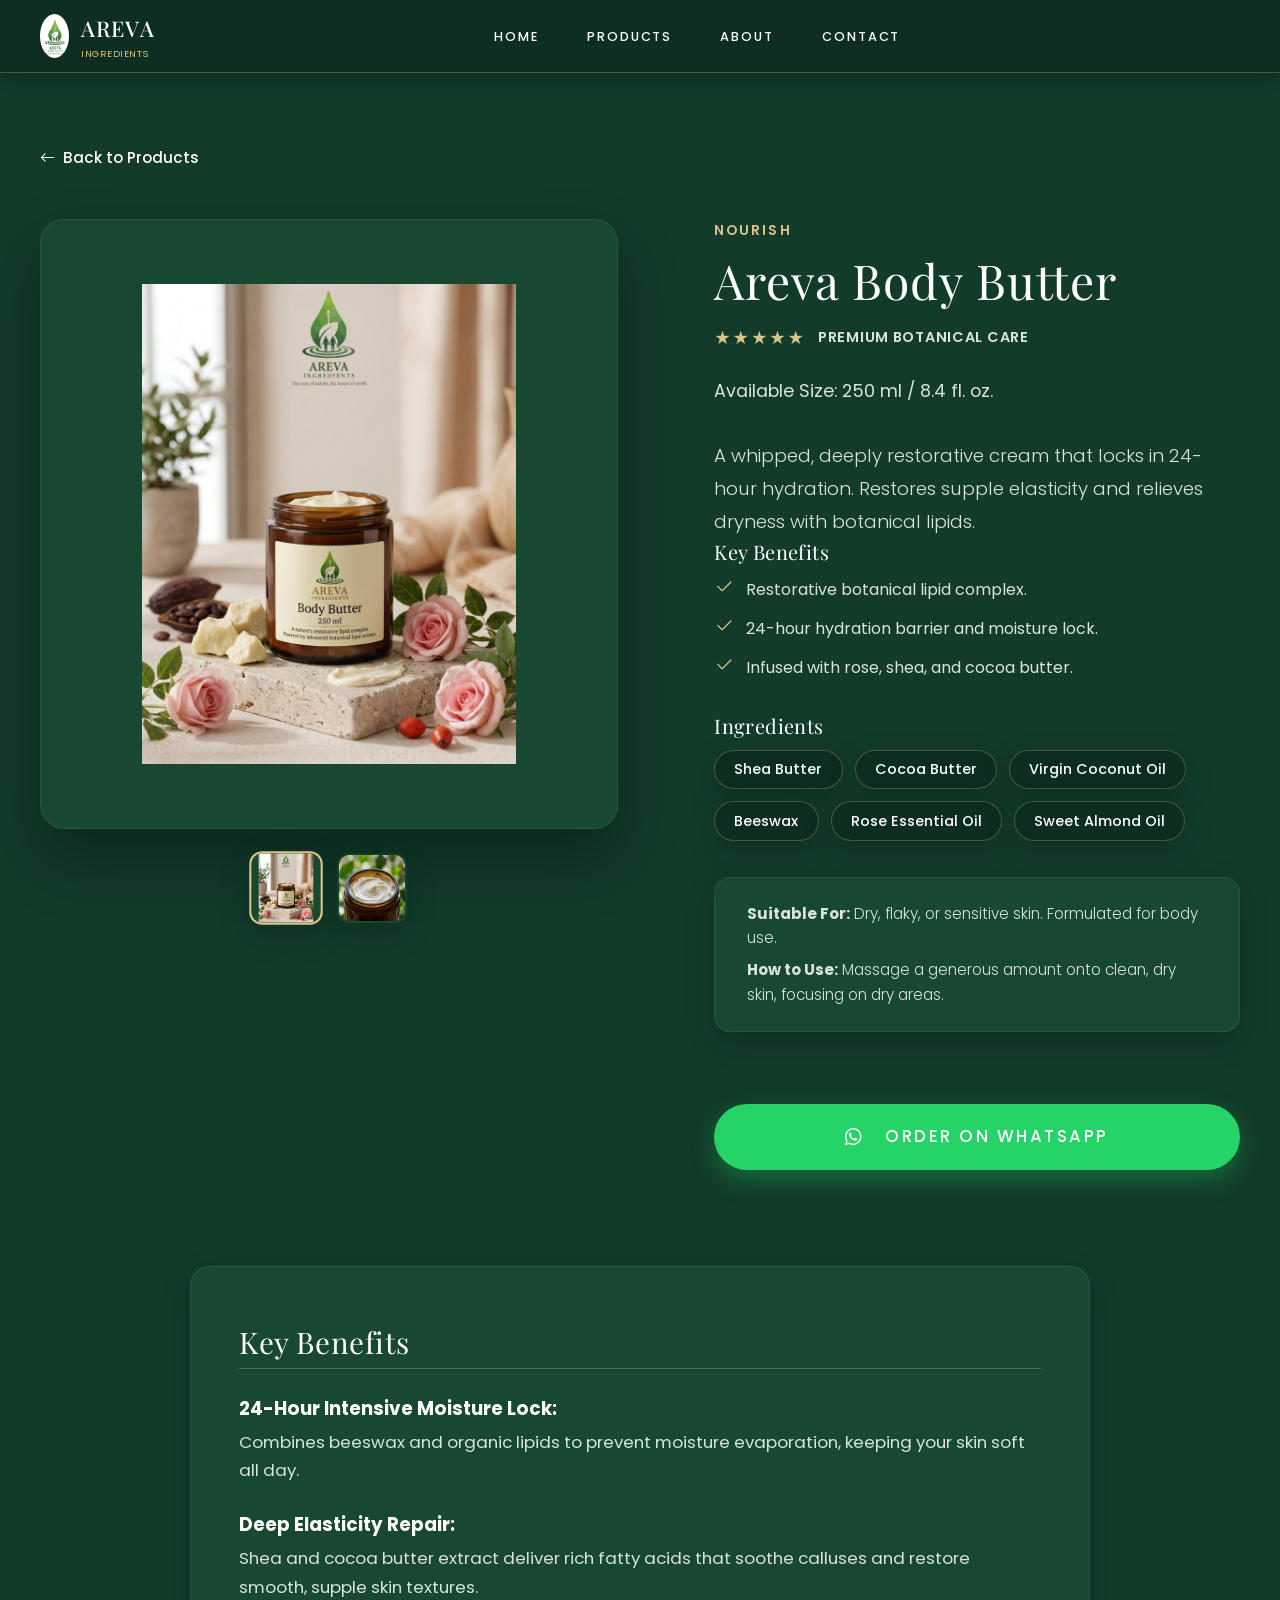
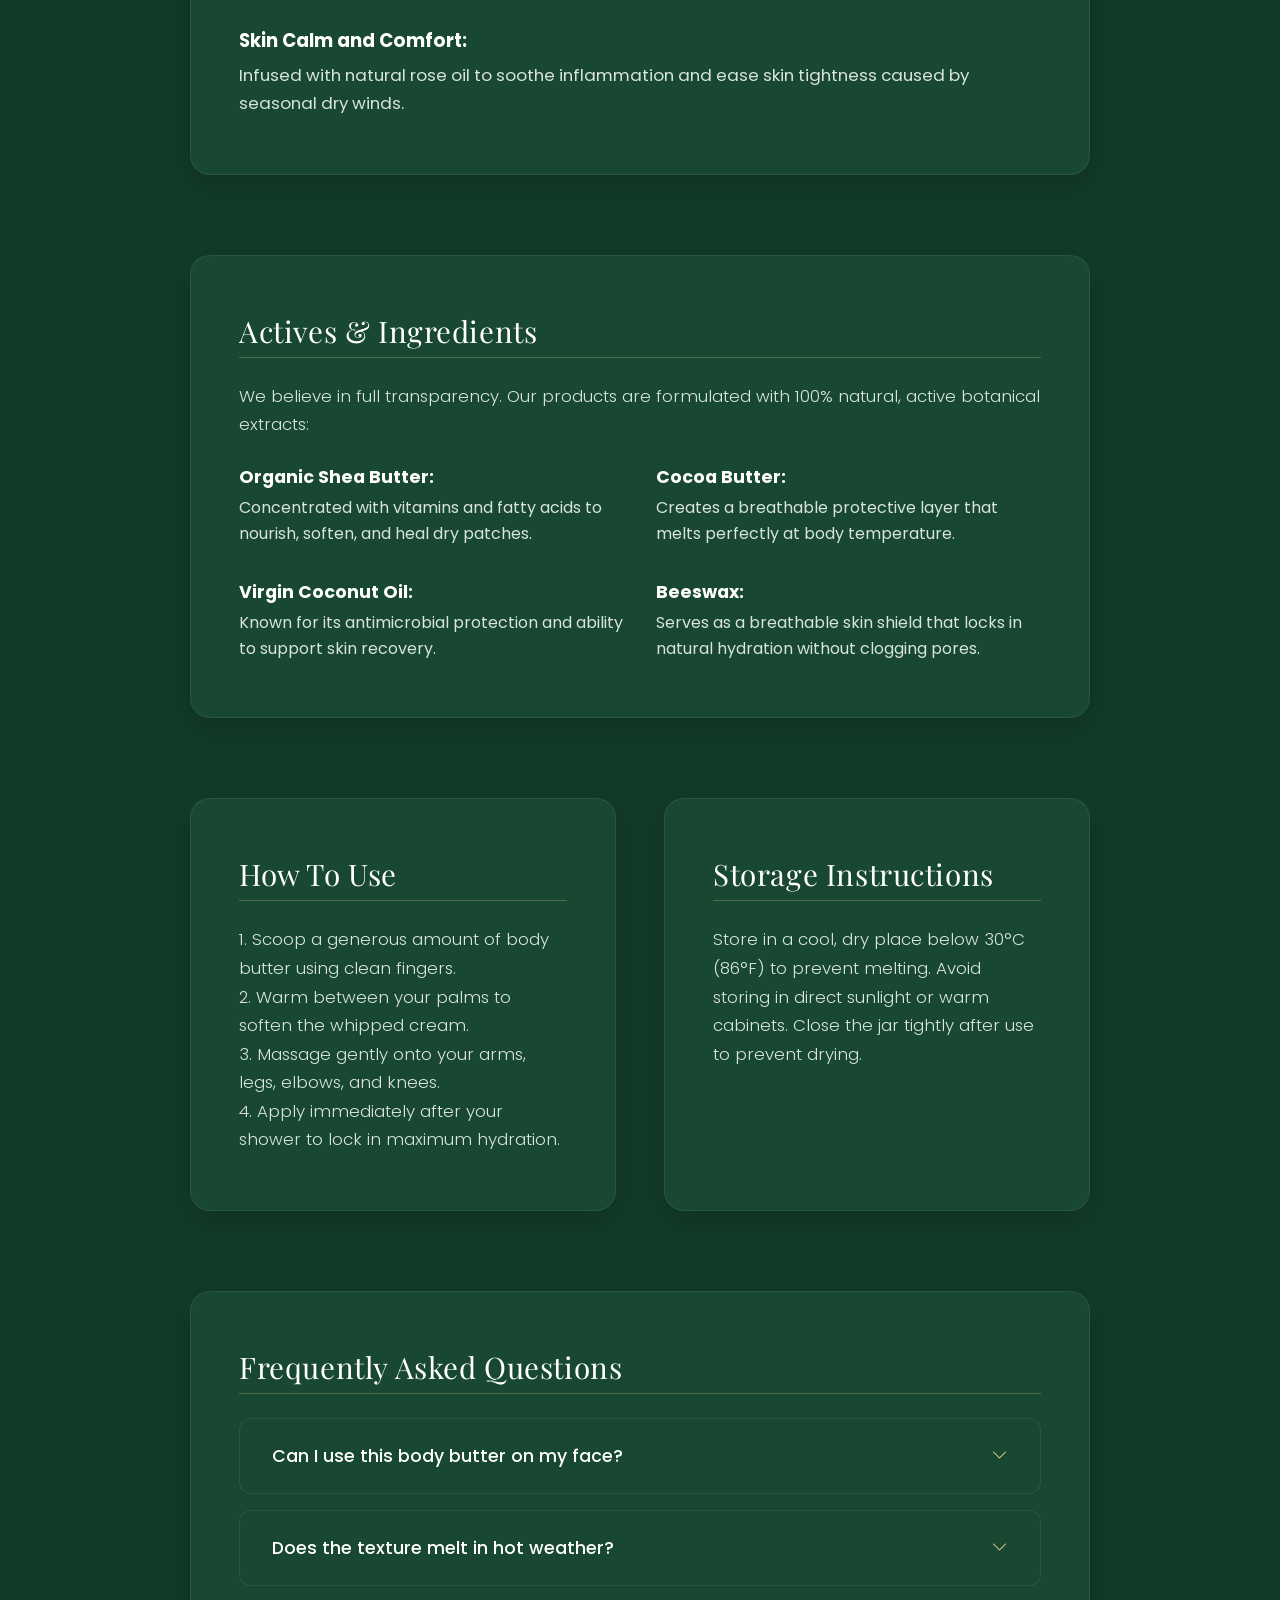
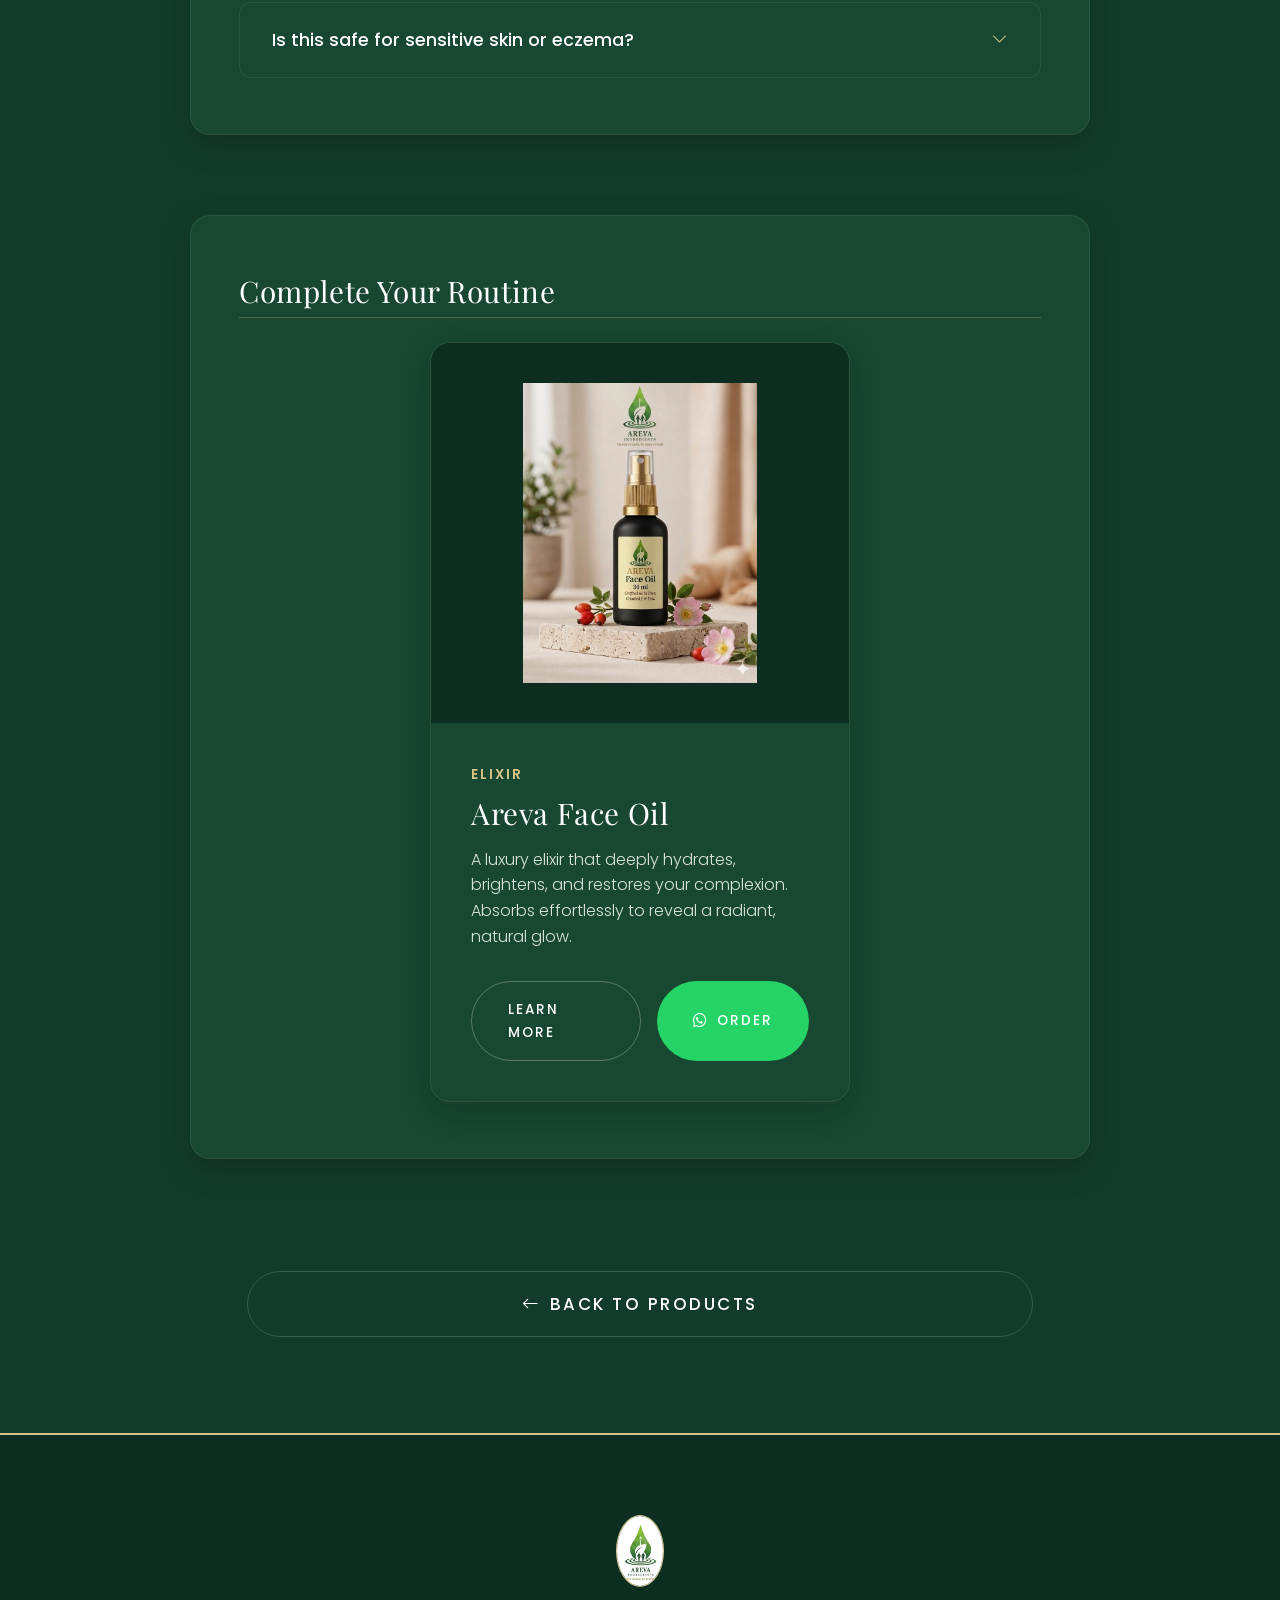
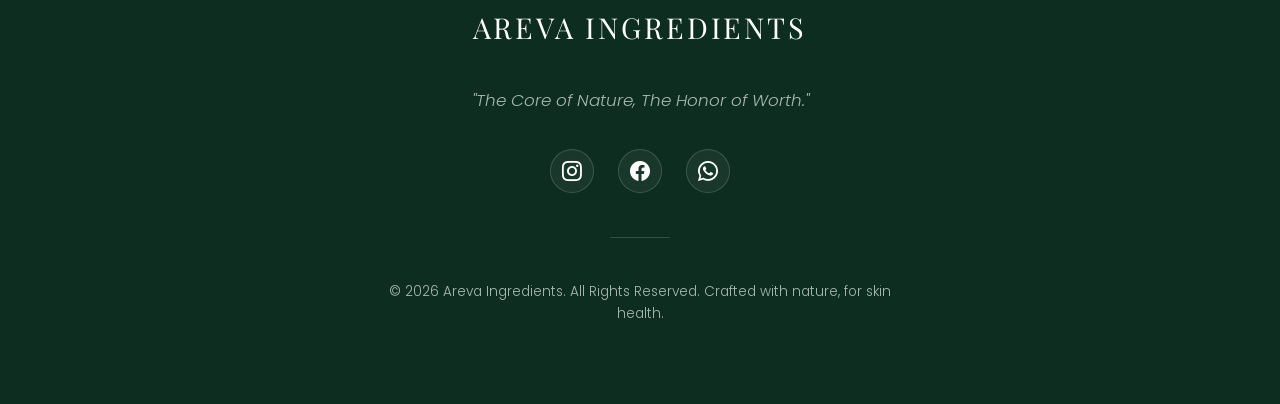
==== body-butter.html @ bfcb447d "first commit" ====
<!DOCTYPE html>
<html lang="en">

<head>
  <meta charset="UTF-8">
  <meta name="viewport" content="width=device-width, initial-scale=1.0">
  <title>Areva Body Butter | Areva Ingredients</title>
  <meta name="description" content="A whipped, deeply restorative cream that locks in 24-hour hydration. Discover Areva Body Butter, crafted with natural shea, cocoa, and coconut lipids.">
  <link rel="stylesheet" href="style.css">
  <!-- Bootstrap Icons CDN -->
  <link rel="stylesheet" href="https://cdn.jsdelivr.net/npm/bootstrap-icons@1.11.3/font/bootstrap-icons.min.css">
  <!-- Preconnect to fonts for performance -->
  <link rel="preconnect" href="https://fonts.googleapis.com">
  <link rel="preconnect" href="https://fonts.gstatic.com" crossorigin>
</head>

<body>

  <!-- --- HEADER & NAVIGATION --- -->
  <header id="header" class="scrolled">
    <div class="container nav-container">
      <a href="index.html#home" class="nav-logo" id="nav-logo-link">
        <img src="assets/logo.jpg" alt="Areva Ingredients Logo" class="logo-img">
        <div class="brand-name-wrapper">
          <span class="nav-logo-text">AREVA</span>
          <span class="nav-logo-tagline">INGREDIENTS</span>
        </div>
      </a>

      <ul class="nav-menu" id="nav-menu">
        <li><a href="index.html#home" class="nav-link">Home</a></li>
        <li><a href="index.html#products" class="nav-link">Products</a></li>
        <li><a href="index.html#about" class="nav-link">About</a></li>
        <li><a href="index.html#contact" class="nav-link">Contact</a></li>
      </ul>
      <div class="nav-actions">
        <button class="mobile-toggle" id="mobile-toggle" aria-label="Toggle Menu">
          <span></span>
          <span></span>
          <span></span>
        </button>
      </div>
    </div>
  </header>

  <!-- --- PRODUCT DETAIL CONTENT --- -->
  <main class="product-detail-page">
    <div class="container">
      <!-- Back Link -->
      <a href="index.html#products" class="back-to-products-link">
        <i class="bi bi-arrow-left"></i> Back to Products
      </a>

      <div class="product-detail-grid">
        <!-- Left Side: Large Product Image + Gallery -->
        <div class="product-detail-visual-wrapper reveal active">
          <div class="product-detail-visual">
            <div class="product-detail-visual-circle"></div>
            <img src="assets/body-butter.jpg" alt="Areva Body Butter Jar" class="product-detail-img" id="main-product-img">
          </div>
          
          <!-- Image Gallery Thumbnails -->
          <div class="product-gallery-thumbnails">
            <div class="gallery-thumb active" data-src="assets/body-butter.jpg">
              <img src="assets/body-butter.jpg" alt="Areva Body Butter Bottle Thumbnail">
            </div>
            <div class="gallery-thumb" data-src="assets/body-butter-gallery1.jpg">
              <img src="assets/body-butter-gallery1.jpg" alt="Areva Body Butter Texture Thumbnail">
            </div>
          </div>
        </div>

        <!-- Right Side: Luxury Product Information -->
        <div class="product-detail-info reveal reveal-delay-1 active">
          <span class="product-detail-tag">Nourish</span>
          <h1 class="product-detail-title">Areva Body Butter</h1>
          
          <!-- Stars & Subtitle -->
          <div class="detail-stars-badge">
            <span class="detail-stars-stars">★★★★★</span>
            <span class="detail-stars-text">Premium Botanical Care</span>
          </div>

          <span class="product-detail-volume">Available Size: 250 ml / 8.4 fl. oz.</span>

          <!-- Product Overview -->
          <p class="product-detail-overview">
            A whipped, deeply restorative cream that locks in 24-hour hydration. Restores supple elasticity and relieves dryness with botanical lipids.
          </p>

          <!-- Benefits Summary -->
          <div class="detail-bullets-wrapper">
            <h4 class="detail-subtitle-mini">Key Benefits</h4>
            <ul class="detail-bullets">
              <li>
                <i class="bi bi-check2"></i>
                Restorative botanical lipid complex.
              </li>
              <li>
                <i class="bi bi-check2"></i>
                24-hour hydration barrier and moisture lock.
              </li>
              <li>
                <i class="bi bi-check2"></i>
                Infused with rose, shea, and cocoa butter.
              </li>
            </ul>
          </div>

          <!-- Key Ingredients Pills -->
          <div class="detail-ingredients-wrapper">
            <h4 class="detail-subtitle-mini">Ingredients</h4>
            <div class="detail-ingredients-tags">
              <span class="ingredient-tag-badge">Shea Butter</span>
              <span class="ingredient-tag-badge">Cocoa Butter</span>
              <span class="ingredient-tag-badge">Virgin Coconut Oil</span>
              <span class="ingredient-tag-badge">Beeswax</span>
              <span class="ingredient-tag-badge">Rose Essential Oil</span>
              <span class="ingredient-tag-badge">Sweet Almond Oil</span>
            </div>
          </div>

          <!-- Suitability & Use Mini -->
          <div class="detail-suitability-wrapper">
            <p><strong>Suitable For:</strong> Dry, flaky, or sensitive skin. Formulated for body use.</p>
            <p><strong>How to Use:</strong> Massage a generous amount onto clean, dry skin, focusing on dry areas.</p>
          </div>

          <!-- Actions -->
          <div class="product-detail-actions">
            <a href="https://wa.me/96871265767?text=Hello%20Areva%20Ingredients,%20I%20would%20like%20to%20know%20more%20about%20your%20products." target="_blank" class="btn btn-primary btn-whatsapp-luxury-large">
              <span class="btn-icon"><i class="bi bi-whatsapp"></i></span>
              Order on WhatsApp
            </a>
          </div>

        </div>
      </div>

      <!-- --- SCROLL DOWN DETAILED SECTIONS --- -->
      <div class="product-detail-tabs-section">
        <!-- Detailed Benefits -->
        <div class="tab-content-block">
          <h3 class="tab-block-title">Key Benefits</h3>
          <ul class="detailed-tab-list">
            <li>
              <strong>24-Hour Intensive Moisture Lock:</strong>
              Combines beeswax and organic lipids to prevent moisture evaporation, keeping your skin soft all day.
            </li>
            <li>
              <strong>Deep Elasticity Repair:</strong>
              Shea and cocoa butter extract deliver rich fatty acids that soothe calluses and restore smooth, supple skin textures.
            </li>
            <li>
              <strong>Skin Calm and Comfort:</strong>
              Infused with natural rose oil to soothe inflammation and ease skin tightness caused by seasonal dry winds.
            </li>
          </ul>
        </div>

        <!-- Detailed Ingredients -->
        <div class="tab-content-block">
          <h3 class="tab-block-title">Actives & Ingredients</h3>
          <p class="tab-block-desc">
            We believe in full transparency. Our products are formulated with 100% natural, active botanical extracts:
          </p>
          <div class="detailed-ingredients-list-grid">
            <div class="ing-list-item">
              <strong>Organic Shea Butter:</strong> Concentrated with vitamins and fatty acids to nourish, soften, and heal dry patches.
            </div>
            <div class="ing-list-item">
              <strong>Cocoa Butter:</strong> Creates a breathable protective layer that melts perfectly at body temperature.
            </div>
            <div class="ing-list-item">
              <strong>Virgin Coconut Oil:</strong> Known for its antimicrobial protection and ability to support skin recovery.
            </div>
            <div class="ing-list-item">
              <strong>Beeswax:</strong> Serves as a breathable skin shield that locks in natural hydration without clogging pores.
            </div>
          </div>
        </div>

        <!-- How to Use & Storage -->
        <div class="tab-content-grid">
          <div class="tab-content-block">
            <h3 class="tab-block-title">How To Use</h3>
            <p class="tab-block-desc">
              1. Scoop a generous amount of body butter using clean fingers.<br>
              2. Warm between your palms to soften the whipped cream.<br>
              3. Massage gently onto your arms, legs, elbows, and knees.<br>
              4. Apply immediately after your shower to lock in maximum hydration.
            </p>
          </div>
          <div class="tab-content-block">
            <h3 class="tab-block-title">Storage Instructions</h3>
            <p class="tab-block-desc">
              Store in a cool, dry place below 30°C (86°F) to prevent melting. Avoid storing in direct sunlight or warm cabinets. Close the jar tightly after use to prevent drying.
            </p>
          </div>
        </div>

        <!-- Accordion FAQ Section -->
        <div class="tab-content-block">
          <h3 class="tab-block-title">Frequently Asked Questions</h3>
          <div class="luxury-faq-accordion">
            <div class="faq-item">
              <button class="faq-trigger">
                <span>Can I use this body butter on my face?</span>
                <i class="bi bi-chevron-down"></i>
              </button>
              <div class="faq-content">
                <p>We do not recommend applying Areva Body Butter to your face. It is formulated with heavy botanical butters (shea, cocoa, beeswax) designed for thick body skin. For facial care, use Areva Face Oil.</p>
              </div>
            </div>
            
            <div class="faq-item">
              <button class="faq-trigger">
                <span>Does the texture melt in hot weather?</span>
                <i class="bi bi-chevron-down"></i>
              </button>
              <div class="faq-content">
                <p>Because our body butter contains no synthetic emulsifiers or hardeners, it may soften if exposed to temperatures above 30°C (86°F). Store it in a cool room, and it will return to its whipped solid state.</p>
              </div>
            </div>

            <div class="faq-item">
              <button class="faq-trigger">
                <span>Is this safe for sensitive skin or eczema?</span>
                <i class="bi bi-chevron-down"></i>
              </button>
              <div class="faq-content">
                <p>Yes. Our formulation contains no artificial fragrances, parabens, or chemical additives. The organic shea butter and coconut oils are highly soothing for dry, raw skin conditions.</p>
              </div>
            </div>
          </div>
        </div>

        <!-- Related Products Section -->
        <div class="tab-content-block">
          <h3 class="tab-block-title">Complete Your Routine</h3>
          <div class="related-products-grid">
            <div class="product-card related-card">
              <div class="product-card-image">
                <img src="assets/face-oil.jpg" alt="Areva Face Oil Bottle">
              </div>
              <div class="product-card-content">
                <span class="product-card-tag">Elixir</span>
                <h3 class="product-card-title">Areva Face Oil</h3>
                <p class="product-card-desc">A luxury elixir that deeply hydrates, brightens, and restores your complexion. Absorbs effortlessly to reveal a radiant, natural glow.</p>
                <div class="product-card-actions">
                  <a href="face-oil.html" class="btn btn-secondary">Learn More</a>
                  <button class="btn btn-primary btn-whatsapp order-product-btn" data-product="face-oil">
                    <span class="btn-icon"><i class="bi bi-whatsapp"></i></span> Order
                  </button>
                </div>
              </div>
            </div>
          </div>
        </div>

        <!-- Back to products -->
        <div class="detail-back-button-footer">
          <a href="index.html#products" class="btn btn-secondary btn-back-luxury">
            <i class="bi bi-arrow-left"></i> Back to Products
          </a>
        </div>

      </div>

    </div>
  </main>

  <!-- --- FOOTER --- -->
  <footer class="luxury-footer">
    <div class="container footer-minimal-content">
      <div class="footer-logo-center">
        <img src="assets/logo.jpg" alt="Areva Ingredients Logo" class="footer-logo-img">
        <span class="footer-logo-text">AREVA INGREDIENTS</span>
      </div>
      <p class="footer-tagline-center">"The Core of Nature, The Honor of Worth."</p>
      
      <div class="footer-socials-center">
        <a href="#" class="footer-social-link" aria-label="Instagram">
          <i class="bi bi-instagram"></i>
        </a>
        <a href="#" class="footer-social-link" aria-label="Facebook">
          <i class="bi bi-facebook"></i>
        </a>
        <a href="https://wa.me/96871265767" class="footer-social-link" aria-label="WhatsApp">
          <i class="bi bi-whatsapp"></i>
        </a>
      </div>
      
      <div class="footer-divider-center"></div>
      
      <p class="copyright-center">&copy; 2026 Areva Ingredients. All Rights Reserved. Crafted with nature, for skin health.</p>
    </div>
  </footer>

  <script src="script.js"></script>
</body>

</html>
---- style.css ----
@import url('https://fonts.googleapis.com/css2?family=Playfair+Display:ital,wght@0,400..900;1,400..900&family=Poppins:wght@300;400;500;600;700&display=swap');

/* --- DESIGN SYSTEM & CSS VARIABLES ---
   Premium dark-green brand palette, built around #123B2A.
   ------------------------------------------------------- */
:root {
  /* Brand */
  --primary-green: #123B2A;     /* Primary brand color / dominant background */
  --primary-hover: #1B5A40;     /* Lighter green for hover states */
  --dark-surface: #0D2D20;      /* Deepest surface — footer, preloader, alt sections */
  --card-bg: #184732;           /* Raised card / component surface */
  --light-surface: #F5F8F6;     /* Rare light surface for high-contrast accent blocks */
  --accent: #D8C48A;            /* Soft gold accent */
  --accent-hover: #E6D6A8;      /* Lighter gold on hover */
  --success: #3FAF68;           /* Success / positive state green */

  /* Text */
  --text-primary: #FFFFFF;      /* Headings, high-emphasis text */
  --text-secondary: #D8E4DD;    /* Body copy on dark backgrounds */
  --text-muted: #A8B8AF;        /* De-emphasized / helper text */

  /* Borders */
  --border-subtle: rgba(255, 255, 255, 0.08);
  --border-subtle-strong: rgba(255, 255, 255, 0.16);
  --border-accent-subtle: rgba(216, 196, 138, 0.28);

  --font-serif: 'Playfair Display', Georgia, serif;
  --font-sans: 'Poppins', system-ui, -apple-system, sans-serif;

  --transition-smooth: all 0.3s cubic-bezier(0.25, 1, 0.5, 1);
  --transition-fast: all 0.25s ease;

  --shadow-soft: 0 10px 30px rgba(0, 0, 0, 0.18);
  --shadow-medium: 0 20px 45px rgba(0, 0, 0, 0.24);
  --shadow-luxury: 0 30px 60px rgba(0, 0, 0, 0.32);

  /* Legacy variable names kept so nothing referencing them breaks;
     remapped to their nearest equivalent in the new palette. */
  --secondary-green: var(--text-secondary);
  --light-green: var(--card-bg);
  --cream: var(--dark-surface);
  --beige: var(--card-bg);
  --gold: var(--accent);
  --gold-hover: var(--accent-hover);
  --gold-light: rgba(216, 196, 138, 0.12);
  --charcoal: var(--text-primary);
  --white: #FFFFFF;
  --border-gold-subtle: 1px solid var(--border-accent-subtle);
  --border-green-subtle: 1px solid var(--border-subtle);
}

/* --- RESET & BASIC STYLES --- */
* {
  margin: 0;
  padding: 0;
  box-sizing: border-box;
}

html {
  scroll-behavior: smooth;
  font-size: 16px;
  background-color: var(--primary-green);
  color: var(--text-secondary);
  font-family: var(--font-sans);
  -webkit-font-smoothing: antialiased;
  -moz-osx-font-smoothing: grayscale;
}

body {
  overflow-x: hidden;
  line-height: 1.7;
}

/* --- TYPOGRAPHY --- */
h1, h2, h3, h4, h5 {
  font-family: var(--font-serif);
  color: var(--text-primary);
  font-weight: 400;
  line-height: 1.25;
  letter-spacing: 0.02em;
}

p {
  font-size: 1rem;
  font-weight: 300;
  color: var(--text-secondary);
  line-height: 1.8;
}

a {
  text-decoration: none;
  color: inherit;
  transition: var(--transition-fast);
}

/* --- UTILITY CLASSES --- */
.container {
  width: 100%;
  max-width: 1280px;
  margin: 0 auto;
  padding: 0 2.5rem;
}

section {
  padding: 7.5rem 0;
  position: relative;
}

.text-center { text-align: center; }

.section-subtitle {
  font-family: var(--font-sans);
  font-size: 0.85rem;
  text-transform: uppercase;
  letter-spacing: 0.25em;
  color: var(--accent);
  margin-bottom: 0.75rem;
  font-weight: 500;
  display: block;
}

.section-title {
  font-size: 2.75rem;
  margin-bottom: 1.5rem;
  font-weight: 500;
}

.section-description {
  max-width: 600px;
  margin: 0 auto 4rem auto;
  font-size: 1.05rem;
  color: var(--text-secondary);
}

/* --- BUTTONS --- */
.btn {
  display: inline-flex;
  align-items: center;
  justify-content: center;
  padding: 1rem 2.25rem;
  font-family: var(--font-sans);
  font-size: 0.85rem;
  font-weight: 500;
  text-transform: uppercase;
  letter-spacing: 0.15em;
  border-radius: 50px;
  transition: var(--transition-smooth);
  cursor: pointer;
  border: 1px solid transparent;
}

.btn-primary {
  background-color: var(--primary-green);
  color: var(--text-primary);
}

.btn-primary:hover {
  background-color: var(--primary-hover);
  transform: translateY(-3px);
  box-shadow: 0 10px 25px rgba(0, 0, 0, 0.35);
}

.btn-secondary {
  background-color: transparent;
  color: var(--text-primary);
  border: 1px solid rgba(255, 255, 255, 0.28);
}

.btn-secondary:hover {
  border-color: var(--primary-hover);
  background-color: var(--primary-hover);
  color: var(--text-primary);
  transform: translateY(-3px);
}

.btn-gold {
  background-color: var(--accent);
  color: var(--dark-surface);
}

.btn-gold:hover {
  background-color: var(--accent-hover);
  transform: translateY(-3px);
  box-shadow: 0 10px 25px rgba(216, 196, 138, 0.25);
}

.btn-whatsapp {
  background-color: #25D366;
  color: var(--white);
  border: none;
}

.btn-whatsapp:hover {
  background-color: #20BA5A;
  transform: translateY(-3px);
  box-shadow: 0 10px 25px rgba(37, 211, 102, 0.3);
}

.btn-icon {
  margin-right: 0.5rem;
  display: inline-flex;
  align-items: center;
}

/* --- HEADER & NAVIGATION --- */
header {
  position: fixed;
  top: 0;
  left: 0;
  width: 100%;
  z-index: 1000;
  transition: var(--transition-smooth);
  border-bottom: 1px solid transparent;
}

header.scrolled {
  background-color: rgba(13, 45, 32, 0.88);
  backdrop-filter: blur(15px);
  -webkit-backdrop-filter: blur(15px);
  box-shadow: 0 5px 25px rgba(0, 0, 0, 0.25);
  border-bottom: 1px solid var(--border-accent-subtle);
}

.nav-container {
  display: flex;
  justify-content: space-between;
  align-items: center;
  height: 5.5rem;
  transition: var(--transition-smooth);
}

header.scrolled .nav-container {
  height: 4.5rem;
}

.nav-logo {
  display: flex;
  align-items: center;
  gap: 0.75rem;
}

.logo-img {
  height: 2.75rem;
  width: auto;
  border-radius: 50%;
}

.brand-name-wrapper {
  display: flex;
  flex-direction: column;
}

.nav-logo-text {
  font-family: var(--font-serif);
  font-size: 1.35rem;
  font-weight: 500;
  letter-spacing: 0.05em;
  color: var(--text-primary);
}

.nav-logo-tagline {
  font-size: 0.6rem;
  letter-spacing: 0.05em;
  color: var(--accent);
  text-transform: uppercase;
}

.nav-menu {
  display: flex;
  align-items: center;
  gap: 3rem;
  list-style: none;
}

.nav-link {
  font-size: 0.8rem;
  font-weight: 500;
  text-transform: uppercase;
  letter-spacing: 0.15em;
  color: var(--text-primary);
  position: relative;
  padding: 0.5rem 0;
  transition: var(--transition-fast);
}

.nav-link:hover {
  color: var(--accent);
}

.nav-link.active {
  color: var(--accent);
}

.nav-link::after {
  content: '';
  position: absolute;
  bottom: 0;
  left: 0;
  width: 0;
  height: 1px;
  background-color: var(--accent);
  transition: var(--transition-smooth);
}

.nav-link:hover::after,
.nav-link.active::after {
  width: 100%;
}

.nav-actions {
  display: flex;
  align-items: center;
}

/* Mobile Toggle */
.mobile-toggle {
  display: none;
  background: none;
  border: none;
  cursor: pointer;
  padding: 0.5rem;
  z-index: 1010;
}

.mobile-toggle span {
  display: block;
  width: 24px;
  height: 1.5px;
  background-color: var(--text-primary);
  margin: 6px 0;
  transition: var(--transition-smooth);
}

/* --- HERO SECTION --- */
.hero {
  min-height: 80vh;
  display: flex;
  align-items: center;
  padding-top: 5.5rem;
  padding-bottom: 2.5rem;
  background: linear-gradient(135deg, var(--primary-green) 0%, #102F21 50%, var(--dark-surface) 100%);
  position: relative;
  overflow: hidden;
}

.hero::before {
  content: '';
  position: absolute;
  width: 800px;
  height: 800px;
  border-radius: 50%;
  background: radial-gradient(circle, rgba(216, 196, 138, 0.06) 0%, rgba(216, 196, 138, 0) 70%);
  top: -200px;
  right: -200px;
  z-index: 0;
}

.hero-grid {
  display: grid;
  grid-template-columns: 1.1fr 0.9fr;
  gap: 4rem;
  align-items: center;
  position: relative;
  z-index: 1;
}

.hero-content {
  max-width: 580px;
}

.hero-tagline {
  font-family: var(--font-sans);
  font-size: 0.85rem;
  text-transform: uppercase;
  letter-spacing: 0.3em;
  color: var(--accent);
  font-weight: 500;
  margin-bottom: 1.5rem;
  display: inline-block;
  border-bottom: var(--border-gold-subtle);
  padding-bottom: 0.5rem;
}

.hero-title {
  font-size: 3.6rem;
  line-height: 1.15;
  margin-bottom: 1.25rem;
  font-weight: 400;
  color: var(--text-primary);
}

.hero-title span {
  font-family: var(--font-serif);
  font-style: italic;
  font-weight: 300;
  color: var(--accent);
}

.hero-desc {
  font-size: 1.05rem;
  max-width: 500px;
  margin-bottom: 2.25rem;
  color: var(--text-secondary);
}

.hero-btns {
  display: flex;
  gap: 1.5rem;
  flex-wrap: wrap;
}

/* Hero Overlapping Image Composition */
.hero-image-container {
  position: relative;
  height: 520px;
  width: 100%;
  display: flex;
  align-items: center;
  justify-content: center;
}

.hero-ellipse-bg {
  position: absolute;
  width: 430px;
  height: 430px;
  border-radius: 50%;
  border: 1px dashed rgba(216, 196, 138, 0.3);
  z-index: 0;
  animation: rotateClockwise 60s linear infinite;
}

.hero-img-wrap {
  position: absolute;
  border-radius: 20px;
  box-shadow: var(--shadow-luxury);
  overflow: hidden;
  transition: var(--transition-smooth);
}

.hero-img-wrap img {
  width: 100%;
  height: 100%;
  object-fit: cover;
  display: block;
}

/* Face Oil Placement (Main Left) */
.hero-img-oil {
  width: 245px;
  height: 380px;
  left: 30px;
  top: 25px;
  z-index: 2;
  border: 4px solid var(--card-bg);
  animation: floatSlow 8s ease-in-out infinite;
}

/* Body Butter Placement (Secondary Right, Overlapped) */
.hero-img-butter {
  width: 260px;
  height: 325px;
  right: 20px;
  bottom: 30px;
  z-index: 1;
  border: 4px solid var(--card-bg);
  animation: floatSlowAlt 8s ease-in-out infinite;
}

.hero-img-wrap:hover {
  transform: scale(1.03);
  z-index: 3;
}

/* Leaf badge overlay */
.hero-badge {
  position: absolute;
  bottom: 90px;
  left: -10px;
  background-color: var(--card-bg);
  border: 1px solid var(--border-accent-subtle);
  padding: 1.25rem;
  border-radius: 100px;
  display: flex;
  align-items: center;
  gap: 1rem;
  z-index: 4;
  box-shadow: var(--shadow-medium);
  animation: floatSlowBadge 9s ease-in-out infinite;
}

.hero-badge-icon {
  width: 40px;
  height: 40px;
  border-radius: 50%;
  background-color: rgba(216, 196, 138, 0.14);
  display: flex;
  align-items: center;
  justify-content: center;
}

.hero-badge-icon svg {
  fill: var(--accent);
}

.hero-badge-text h4 {
  font-family: var(--font-sans);
  font-size: 0.8rem;
  font-weight: 600;
  color: var(--text-primary);
  text-transform: uppercase;
  letter-spacing: 0.05em;
}

.hero-badge-text p {
  font-size: 0.7rem;
  color: var(--text-secondary);
}

/* --- WHY CHOOSE AREVA --- */
.why-section {
  background: linear-gradient(180deg, var(--dark-surface) 0%, var(--primary-green) 100%);
}

.why-grid {
  display: grid;
  grid-template-columns: repeat(4, 1fr);
  gap: 2.25rem;
}

.why-card {
  background-color: var(--card-bg);
  padding: 3.5rem 2.25rem;
  border-radius: 20px;
  border: 1px solid var(--border-subtle);
  transition: var(--transition-smooth);
  position: relative;
  overflow: hidden;
  display: flex;
  flex-direction: column;
  height: 100%;
}

.why-card:hover {
  transform: translateY(-8px);
  background-color: var(--primary-hover);
  box-shadow: var(--shadow-luxury);
  border-color: var(--accent);
}

.why-card-icon {
  width: 60px;
  height: 60px;
  border-radius: 50%;
  background-color: var(--dark-surface);
  display: flex;
  align-items: center;
  justify-content: center;
  margin-bottom: 2rem;
  box-shadow: 0 5px 15px rgba(0, 0, 0, 0.15);
  border: 1px solid var(--border-accent-subtle);
  transition: var(--transition-smooth);
}

.why-card:hover .why-card-icon {
  background-color: var(--accent);
  border-color: var(--accent);
}

.why-card-icon i {
  font-size: 1.6rem;
  color: var(--accent);
  transition: var(--transition-smooth);
}

.why-card:hover .why-card-icon i {
  color: var(--dark-surface);
}

.why-card-title {
  font-family: var(--font-serif);
  font-size: 1.35rem;
  margin-bottom: 1rem;
  font-weight: 500;
  color: var(--text-primary);
}

.why-card-desc {
  font-size: 0.95rem;
  color: var(--text-secondary);
  line-height: 1.6;
}

/* --- FEATURED PRODUCTS --- */
.products-section {
  background: linear-gradient(160deg, var(--primary-green) 0%, var(--card-bg) 100%);
}

.products-grid {
  display: grid;
  grid-template-columns: repeat(2, 1fr);
  gap: 3.5rem;
  margin-top: 4rem;
}

.product-card {
  background-color: var(--card-bg);
  border-radius: 20px;
  overflow: hidden;
  box-shadow: var(--shadow-soft);
  border: 1px solid var(--border-subtle);
  transition: var(--transition-smooth);
  display: flex;
  flex-direction: column;
  height: 100%;
}

.product-card:hover {
  transform: translateY(-8px);
  box-shadow: var(--shadow-luxury);
  border-color: var(--accent);
}

.product-card-image {
  background-color: var(--dark-surface);
  height: 380px;
  display: flex;
  align-items: center;
  justify-content: center;
  overflow: hidden;
  position: relative;
}

.product-card-image img {
  height: 300px;
  width: auto;
  object-fit: contain;
  transition: var(--transition-smooth);
}

.product-card:hover .product-card-image img {
  transform: scale(1.05);
}

.product-card-content {
  padding: 2.5rem;
  display: flex;
  flex-direction: column;
  flex-grow: 1;
}

.product-card-tag {
  font-family: var(--font-sans);
  font-size: 0.85rem;
  text-transform: uppercase;
  color: var(--accent);
  letter-spacing: 0.15em;
  font-weight: 600;
  margin-bottom: 0.5rem;
}

.product-card-title {
  font-size: 1.85rem;
  margin-bottom: 1rem;
  color: var(--text-primary);
}

.product-card-desc {
  font-size: 1rem;
  line-height: 1.6;
  color: var(--text-secondary);
  margin-bottom: 2rem;
  flex-grow: 1;
}

.product-card-actions {
  display: flex;
  gap: 1rem;
}

/* --- BOTANICAL INGREDIENTS --- */
.ingredients-section {
  background: linear-gradient(180deg, var(--dark-surface) 0%, var(--primary-green) 100%);
}

.ingredients-grid {
  display: grid;
  grid-template-columns: repeat(4, 1fr);
  gap: 2rem;
}

.ingredient-card {
  border: 1px solid var(--border-subtle);
  background-color: var(--card-bg);
  padding: 2.5rem 2rem;
  border-radius: 20px;
  text-align: center;
  transition: var(--transition-smooth);
}

.ingredient-card:hover {
  transform: translateY(-8px);
  border-color: var(--border-accent-subtle);
  background-color: var(--primary-hover);
  box-shadow: var(--shadow-luxury);
}

.ingredient-illustration {
  width: 70px;
  height: 70px;
  border-radius: 50%;
  background-color: var(--dark-surface);
  border: 1px solid var(--border-accent-subtle);
  display: flex;
  align-items: center;
  justify-content: center;
  margin: 0 auto 1.75rem auto;
  transition: var(--transition-smooth);
}

.ingredient-card:hover .ingredient-illustration {
  background-color: rgba(216, 196, 138, 0.16);
  border-color: var(--accent);
}

.ingredient-illustration i {
  font-size: 1.8rem;
  color: var(--text-secondary);
  transition: var(--transition-smooth);
  display: inline-flex;
  align-items: center;
  justify-content: center;
}

.ingredient-card:hover .ingredient-illustration i {
  color: var(--accent);
  transform: scale(1.08);
}

.ingredient-name {
  font-size: 1.25rem;
  margin-bottom: 0.75rem;
  font-weight: 500;
  color: var(--text-primary);
}

.ingredient-benefit {
  font-size: 0.85rem;
  color: var(--text-muted);
  line-height: 1.5;
}

/* --- ABOUT SECTION --- */
.about-section {
  background: linear-gradient(160deg, var(--card-bg) 0%, var(--primary-green) 100%);
  padding: 8rem 0;
}

.about-grid {
  display: grid;
  grid-template-columns: 1fr 1fr;
  gap: 6rem;
  align-items: center;
}

.about-image-left {
  position: relative;
  border-radius: 20px;
  overflow: hidden;
  box-shadow: var(--shadow-luxury);
  border: 1px solid var(--border-accent-subtle);
}

.about-img {
  width: 100%;
  height: auto;
  object-fit: cover;
  display: block;
  transition: var(--transition-smooth);
}

.about-image-left:hover .about-img {
  transform: scale(1.03);
}

.about-content-right {
  display: flex;
  flex-direction: column;
  justify-content: center;
}

.about-text-story {
  font-size: 1.1rem;
  line-height: 1.85;
  color: var(--text-secondary);
  margin-bottom: 1.5rem;
}

.about-text-story:last-of-type {
  margin-bottom: 0;
}

/* --- CONTACT SECTION --- */
.contact-section {
  background: var(--dark-surface);
  position: relative;
  overflow: hidden;
  padding: 8rem 0;
  display: flex;
  justify-content: center;
  align-items: center;
}

.contact-glow {
  position: absolute;
  width: 600px;
  height: 600px;
  top: 50%;
  left: 50%;
  transform: translate(-50%, -50%);
  background: radial-gradient(circle, rgba(216, 196, 138, 0.12) 0%, rgba(216, 196, 138, 0) 70%);
  z-index: 0;
  pointer-events: none;
}

.contact-card-centered {
  background-color: var(--card-bg);
  max-width: 680px;
  margin: 0 auto;
  padding: 5rem 4rem;
  border-radius: 24px;
  box-shadow: var(--shadow-luxury);
  border: 1px solid var(--border-subtle);
  position: relative;
  z-index: 2;
  text-align: center;
  display: flex;
  flex-direction: column;
  align-items: center;
}

.contact-top-label {
  font-family: var(--font-sans);
  font-size: 0.85rem;
  text-transform: uppercase;
  letter-spacing: 0.25em;
  color: var(--accent);
  font-weight: 600;
  margin-bottom: 1rem;
}

.contact-luxury-heading {
  font-family: var(--font-serif);
  font-size: 3.25rem;
  color: var(--text-primary);
  margin-bottom: 1.25rem;
  font-weight: 500;
}

.contact-luxury-subtext {
  font-size: 1.05rem;
  color: var(--text-secondary);
  line-height: 1.7;
  max-width: 480px;
  margin: 0 auto 3rem auto;
}

.contact-details-minimal {
  display: flex;
  flex-direction: column;
  gap: 1.5rem;
  margin-bottom: 3.5rem;
  width: 100%;
}

.contact-detail-item {
  display: flex;
  align-items: center;
  justify-content: center;
  gap: 0.75rem;
  font-size: 1.05rem;
  color: var(--text-primary);
  font-weight: 500;
}

.contact-detail-item i {
  color: var(--accent);
  font-size: 1.25rem;
}

.contact-detail-item a {
  color: var(--text-primary);
  transition: var(--transition-fast);
}

.contact-detail-item a:hover {
  color: var(--accent);
}

.detail-item-sep {
  margin: 0 0.5rem;
  color: rgba(216, 196, 138, 0.4);
}

.contact-button-wrapper {
  width: 100%;
  display: flex;
  justify-content: center;
}

.btn-whatsapp-luxury {
  background-color: var(--primary-green);
  color: var(--text-primary) !important;
  border: none;
  padding: 1.1rem 3rem;
  font-size: 1rem;
  border-radius: 50px;
  display: inline-flex;
  align-items: center;
  gap: 0.75rem;
  font-weight: 500;
  letter-spacing: 0.05em;
  transition: var(--transition-smooth);
  box-shadow: 0 10px 25px rgba(0, 0, 0, 0.3);
}

.btn-whatsapp-luxury:hover {
  background-color: var(--accent);
  color: var(--dark-surface) !important;
  transform: translateY(-3px);
  box-shadow: 0 15px 30px rgba(216, 196, 138, 0.3);
}

/* Animations */
@keyframes floatSlowDecor {
  0% { transform: translateY(0px) rotate(0deg); }
  50% { transform: translateY(-12px) rotate(2deg); }
  100% { transform: translateY(0px) rotate(0deg); }
}

/* --- SIMPLIFIED LUXURY FOOTER --- */
.luxury-footer {
  background-color: var(--dark-surface);
  color: var(--text-secondary);
  padding: 5rem 0;
  border-top: 2px solid var(--accent);
  text-align: center;
}

.footer-minimal-content {
  max-width: 600px;
  margin: 0 auto;
  display: flex;
  flex-direction: column;
  align-items: center;
  gap: 2.2rem;
}

.footer-logo-center {
  display: flex;
  flex-direction: column;
  align-items: center;
  gap: 1rem;
}

.footer-logo-center img {
  height: 4.5rem;
  width: auto;
  border-radius: 50%;
  border: 1px solid var(--accent);
}

.footer-logo-center .footer-logo-text {
  font-family: var(--font-serif);
  font-size: 1.8rem;
  color: var(--text-primary);
  letter-spacing: 0.1em;
}

.footer-tagline-center {
  font-size: 1.05rem;
  color: var(--text-muted);
  font-style: italic;
  line-height: 1.6;
}

.footer-socials-center {
  display: flex;
  gap: 1.5rem;
}

.footer-socials-center .footer-social-link {
  width: 44px;
  height: 44px;
  border-radius: 50%;
  background-color: rgba(255, 255, 255, 0.05);
  border: 1px solid var(--border-subtle-strong);
  display: flex;
  align-items: center;
  justify-content: center;
  color: var(--text-primary);
  font-size: 1.25rem;
  transition: var(--transition-smooth);
}

.footer-socials-center .footer-social-link:hover {
  background-color: var(--accent);
  border-color: var(--accent);
  color: var(--dark-surface);
  transform: translateY(-3px);
}

.footer-divider-center {
  width: 60px;
  height: 1px;
  background-color: var(--border-subtle-strong);
  margin: 0.5rem 0;
}

.copyright-center {
  font-size: 0.85rem;
  color: var(--text-muted);
  line-height: 1.6;
}

/* --- TESTIMONIALS SECTION --- */
.testimonials-section {
  background: linear-gradient(180deg, var(--dark-surface) 0%, var(--primary-green) 100%);
  padding: 8rem 0;
}

.testimonials-carousel-container {
  max-width: 780px;
  margin: 4.5rem auto 0 auto;
  position: relative;
  overflow: hidden;
}

.testimonials-carousel-wrapper {
  position: relative;
  height: 280px;
  display: flex;
  align-items: center;
  justify-content: center;
}

.testimonial-slide {
  position: absolute;
  top: 0;
  left: 0;
  width: 100%;
  height: 100%;
  display: flex;
  flex-direction: column;
  align-items: center;
  justify-content: center;
  text-align: center;
  opacity: 0;
  visibility: hidden;
  transform: translateY(15px);
  transition: all 0.5s ease-in-out;
}

.testimonial-slide.active {
  opacity: 1;
  visibility: visible;
  transform: translateY(0);
}

.testimonial-stars {
  color: var(--accent);
  font-size: 1.35rem;
  margin-bottom: 1.5rem;
  letter-spacing: 0.1em;
}

.testimonial-text {
  font-size: 1.35rem;
  line-height: 1.8;
  color: var(--text-secondary);
  font-style: italic;
  margin-bottom: 2rem;
}

.testimonial-name {
  font-family: var(--font-serif);
  font-size: 1.25rem;
  color: var(--text-primary);
  font-weight: 500;
  display: inline-flex;
  align-items: center;
  gap: 0.75rem;
}

.testimonial-name::before,
.testimonial-name::after {
  content: "";
  width: 15px;
  height: 1px;
  background-color: var(--accent);
  display: inline-block;
}

/* Controls */
.carousel-controls {
  display: flex;
  align-items: center;
  justify-content: center;
  gap: 2rem;
  margin-top: 2rem;
  position: relative;
  z-index: 10;
}

.carousel-control-btn {
  background: none;
  border: 1px solid var(--border-accent-subtle);
  color: var(--text-primary);
  width: 44px;
  height: 44px;
  border-radius: 50%;
  display: flex;
  align-items: center;
  justify-content: center;
  cursor: pointer;
  transition: var(--transition-fast);
  font-size: 1.1rem;
}

.carousel-control-btn:hover {
  background-color: var(--accent);
  border-color: var(--accent);
  color: var(--dark-surface);
}

.carousel-dots {
  display: flex;
  gap: 0.75rem;
  align-items: center;
}

.carousel-dot {
  width: 8px;
  height: 8px;
  border-radius: 50%;
  background-color: rgba(255, 255, 255, 0.18);
  cursor: pointer;
  transition: var(--transition-fast);
}

.carousel-dot.active {
  background-color: var(--accent);
  transform: scale(1.3);
}

/* --- PRODUCT DETAILS PAGES --- */
.product-detail-page {
  padding: 9rem 0 6rem 0; /* generously below fixed header */
  background-color: var(--primary-green);
  min-height: 100vh;
}

.back-to-products-link {
  display: inline-flex;
  align-items: center;
  gap: 0.5rem;
  font-family: var(--font-sans);
  font-size: 0.95rem;
  font-weight: 500;
  color: var(--text-primary);
  margin-bottom: 3rem;
  transition: var(--transition-fast);
}

.back-to-products-link:hover {
  color: var(--accent);
  transform: translateX(-4px);
}

.product-detail-grid {
  display: grid;
  grid-template-columns: 1.1fr 1fr;
  gap: 6rem;
  align-items: start;
}

.product-detail-visual {
  position: relative;
  display: flex;
  align-items: center;
  justify-content: center;
  background-color: var(--card-bg);
  border-radius: 24px;
  padding: 4rem;
  box-shadow: var(--shadow-luxury);
  border: 1px solid var(--border-subtle);
  overflow: hidden;
}

.product-detail-visual-circle {
  position: absolute;
  width: 320px;
  height: 320px;
  border-radius: 50%;
  background-color: rgba(216, 196, 138, 0.1);
  opacity: 1;
  z-index: 1;
}

.product-detail-img {
  position: relative;
  z-index: 2;
  height: 480px;
  width: auto;
  object-fit: contain;
  transition: var(--transition-smooth);
}

.product-detail-visual:hover .product-detail-img {
  transform: scale(1.04);
}

.product-detail-info {
  display: flex;
  flex-direction: column;
}

.product-detail-tag {
  font-family: var(--font-sans);
  font-size: 0.85rem;
  text-transform: uppercase;
  color: var(--accent);
  letter-spacing: 0.15em;
  font-weight: 600;
  margin-bottom: 0.5rem;
}

.product-detail-title {
  font-size: 3rem;
  margin-bottom: 0.75rem;
  color: var(--text-primary);
}

.product-detail-volume {
  font-family: var(--font-sans);
  font-size: 1.1rem;
  color: var(--text-secondary);
  margin-bottom: 2rem;
  display: block;
}

.detail-section {
  margin-bottom: 2rem;
}

.product-detail-overview {
  font-size: 1.15rem;
  line-height: 1.8;
  color: var(--text-secondary);
}

.detail-section-title {
  font-size: 1.4rem;
  margin-bottom: 1rem;
  position: relative;
  color: var(--text-primary);
}

.detail-bullets {
  list-style: none;
  display: flex;
  flex-direction: column;
  gap: 0.75rem;
}

.detail-bullets li {
  display: flex;
  align-items: start;
  gap: 0.75rem;
  font-size: 1rem;
  color: var(--text-secondary);
}

.detail-bullets li i {
  color: var(--accent);
  font-size: 1.25rem;
  line-height: 1.2;
}

.detail-ingredients-tags {
  display: flex;
  flex-wrap: wrap;
  gap: 0.75rem;
}

.ingredient-tag-badge {
  background-color: var(--dark-surface);
  color: var(--text-primary);
  padding: 0.5rem 1rem;
  border-radius: 30px;
  font-size: 0.9rem;
  font-weight: 500;
}

.detail-text-paragraph {
  font-size: 1rem;
  line-height: 1.7;
  color: var(--text-secondary);
}

.product-detail-actions {
  display: flex;
  gap: 1.5rem;
  margin-top: 2rem;
}

.btn-whatsapp-luxury-large {
  display: inline-flex;
  align-items: center;
  justify-content: center;
  gap: 0.75rem;
  background-color: #25D366;
  color: var(--white) !important;
  font-weight: 500;
  padding: 1.1rem 2.5rem;
  border-radius: 50px;
  font-size: 1.05rem;
  transition: var(--transition-smooth);
  box-shadow: 0 10px 25px rgba(37, 211, 102, 0.3);
  flex-grow: 1.2;
}

.btn-whatsapp-luxury-large:hover {
  background-color: #20BA5A;
  transform: translateY(-3px);
  box-shadow: 0 15px 30px rgba(37, 211, 102, 0.4);
}

.btn-back-luxury {
  border: 1px solid var(--border-subtle-strong);
  color: var(--text-primary) !important;
  font-weight: 500;
  padding: 1.1rem 2.2rem;
  border-radius: 50px;
  font-size: 1.05rem;
  text-align: center;
  transition: var(--transition-smooth);
  flex-grow: 0.8;
}

.btn-back-luxury:hover {
  background-color: var(--primary-hover);
  border-color: var(--primary-hover);
  color: var(--text-primary) !important;
  transform: translateY(-3px);
}

/* --- PRODUCT DETAIL MODAL --- */
/* Gallery Thumbnails */
.product-gallery-thumbnails {
  display: flex;
  gap: 1rem;
  margin-top: 1.5rem;
  justify-content: center;
}

.gallery-thumb {
  width: 70px;
  height: 70px;
  border-radius: 12px;
  overflow: hidden;
  border: 2px solid transparent;
  background-color: var(--card-bg);
  cursor: pointer;
  box-shadow: var(--shadow-soft);
  transition: var(--transition-fast);
}

.gallery-thumb.active {
  border-color: var(--accent);
  transform: scale(1.05);
}

.gallery-thumb img {
  width: 100%;
  height: 100%;
  object-fit: contain;
}

/* Detail badges */
.detail-stars-badge {
  display: inline-flex;
  align-items: center;
  gap: 0.75rem;
  margin-bottom: 1.5rem;
}

.detail-stars-stars {
  color: var(--accent);
  font-size: 1.15rem;
  letter-spacing: 0.1em;
}

.detail-stars-text {
  font-family: var(--font-sans);
  font-size: 0.9rem;
  font-weight: 600;
  text-transform: uppercase;
  color: var(--text-secondary);
  letter-spacing: 0.05em;
}

.detail-subtitle-mini {
  font-family: var(--font-serif);
  font-size: 1.25rem;
  color: var(--text-primary);
  margin-bottom: 0.75rem;
}

.detail-bullets-wrapper {
  margin-bottom: 2rem;
}

.detail-ingredients-wrapper {
  margin-bottom: 2.25rem;
}

.ingredient-tag-badge {
  background-color: var(--dark-surface);
  color: var(--text-primary);
  border: 1px solid var(--border-accent-subtle);
  padding: 0.4rem 1.2rem;
  border-radius: 30px;
  font-size: 0.9rem;
  font-weight: 500;
  display: inline-block;
  box-shadow: var(--shadow-soft);
}

.detail-suitability-wrapper {
  background-color: var(--card-bg);
  border-radius: 16px;
  padding: 1.5rem 2rem;
  border: 1px solid var(--border-subtle);
  box-shadow: var(--shadow-soft);
  margin-bottom: 2.5rem;
}

.detail-suitability-wrapper p {
  font-size: 0.95rem;
  line-height: 1.6;
  margin-bottom: 0.5rem;
  color: var(--text-secondary);
}

.detail-suitability-wrapper p:last-child {
  margin-bottom: 0;
}

/* Detailed tabs scroll section */
.product-detail-tabs-section {
  margin-top: 6rem;
  display: flex;
  flex-direction: column;
  gap: 5rem;
  max-width: 900px;
  margin-left: auto;
  margin-right: auto;
}

.tab-content-block {
  background-color: var(--card-bg);
  padding: 3.5rem 3rem;
  border-radius: 20px;
  border: 1px solid var(--border-subtle);
  box-shadow: var(--shadow-soft);
}

.tab-block-title {
  font-family: var(--font-serif);
  font-size: 1.85rem;
  color: var(--text-primary);
  margin-bottom: 1.5rem;
  padding-bottom: 0.5rem;
  border-bottom: 1px solid var(--border-accent-subtle);
}

.tab-block-desc {
  font-size: 1.05rem;
  line-height: 1.7;
  color: var(--text-secondary);
}

.detailed-tab-list {
  list-style: none;
  display: flex;
  flex-direction: column;
  gap: 1.5rem;
}

.detailed-tab-list li {
  font-size: 1.05rem;
  line-height: 1.7;
  color: var(--text-secondary);
}

.detailed-tab-list li strong {
  color: var(--text-primary);
  display: block;
  font-size: 1.15rem;
  margin-bottom: 0.25rem;
}

.detailed-ingredients-list-grid {
  display: grid;
  grid-template-columns: repeat(2, 1fr);
  gap: 2rem;
  margin-top: 1.5rem;
}

.ing-list-item {
  font-size: 1rem;
  line-height: 1.6;
  color: var(--text-secondary);
}

.ing-list-item strong {
  color: var(--text-primary);
  display: block;
  font-size: 1.1rem;
  margin-bottom: 0.25rem;
}

.tab-content-grid {
  display: grid;
  grid-template-columns: repeat(2, 1fr);
  gap: 3rem;
}

.tab-content-grid .tab-content-block {
  height: 100%;
}

/* FAQ Accordion */
.luxury-faq-accordion {
  display: flex;
  flex-direction: column;
  gap: 1rem;
  margin-top: 1.5rem;
}

.faq-item {
  border-radius: 12px;
  border: 1px solid var(--border-subtle);
  overflow: hidden;
  background-color: var(--card-bg);
  transition: var(--transition-smooth);
}

.faq-item.active {
  border-color: var(--accent);
  background-color: var(--primary-hover);
  box-shadow: var(--shadow-soft);
}

.faq-trigger {
  width: 100%;
  background: none;
  border: none;
  padding: 1.5rem 2rem;
  display: flex;
  justify-content: space-between;
  align-items: center;
  cursor: pointer;
  text-align: left;
  font-size: 1.1rem;
  font-weight: 500;
  color: var(--text-primary);
  font-family: var(--font-sans);
}

.faq-trigger i {
  font-size: 1rem;
  color: var(--accent);
  transition: var(--transition-fast);
}

.faq-item.active .faq-trigger i {
  transform: rotate(180deg);
}

.faq-content {
  max-height: 0;
  overflow: hidden;
  transition: all 0.4s cubic-bezier(0.25, 1, 0.5, 1);
  padding: 0 2rem;
}

.faq-item.active .faq-content {
  max-height: 200px;
  padding: 0 2rem 1.5rem 2rem;
}

.faq-content p {
  font-size: 0.95rem;
  line-height: 1.6;
  color: var(--text-secondary);
}

/* Related card layout */
.related-products-grid {
  display: flex;
  justify-content: center;
  margin-top: 1.5rem;
}

.related-card {
  max-width: 420px;
  width: 100%;
}

.detail-back-button-footer {
  display: flex;
  justify-content: center;
  margin-top: 2rem;
}

.btn-back-luxury {
  border: 1px solid var(--border-subtle-strong);
  color: var(--text-primary) !important;
  background: none;
  font-weight: 500;
  padding: 1.1rem 3rem;
  border-radius: 50px;
  font-size: 1.05rem;
  display: inline-flex;
  align-items: center;
  gap: 0.5rem;
  transition: var(--transition-smooth);
}

.btn-back-luxury:hover {
  background-color: var(--primary-hover);
  border-color: var(--primary-hover);
  color: var(--text-primary) !important;
  transform: translateY(-3px);
  box-shadow: 0 10px 20px rgba(0, 0, 0, 0.25);
}

/* --- WHATSAPP FLOATING WIDGET --- */
.whatsapp-widget {
  position: fixed;
  bottom: 2.5rem;
  right: 2.5rem;
  z-index: 999;
  display: flex;
  flex-direction: column;
  align-items: flex-end;
  gap: 0.75rem;
}

.whatsapp-widget-bubble {
  width: 56px;
  height: 56px;
  border-radius: 50%;
  background-color: #25D366;
  color: var(--white);
  display: flex;
  align-items: center;
  justify-content: center;
  box-shadow: 0 10px 30px rgba(37, 211, 102, 0.35);
  cursor: pointer;
  transition: var(--transition-smooth);
  border: none;
}

.whatsapp-widget-bubble:hover {
  transform: scale(1.1) rotate(5deg);
  background-color: #20BA5A;
}

.whatsapp-widget-bubble i {
  font-size: 1.8rem;
  color: var(--white);
  line-height: 1;
  display: inline-flex;
  align-items: center;
  justify-content: center;
}

.whatsapp-widget-card {
  background-color: var(--card-bg);
  border-radius: 20px;
  width: 320px;
  box-shadow: var(--shadow-luxury);
  border: 1px solid var(--border-subtle);
  overflow: hidden;
  transform: translateY(20px) scale(0.95);
  opacity: 0;
  pointer-events: none;
  transition: var(--transition-smooth);
}

.whatsapp-widget.active .whatsapp-widget-card {
  transform: translateY(0) scale(1);
  opacity: 1;
  pointer-events: auto;
}

.whatsapp-widget-header {
  background-color: var(--dark-surface);
  color: var(--text-primary);
  padding: 1.5rem;
  display: flex;
  align-items: center;
  gap: 1rem;
  position: relative;
}

.whatsapp-widget-avatar {
  width: 44px;
  height: 44px;
  border-radius: 50%;
  background-color: var(--card-bg);
  display: flex;
  align-items: center;
  justify-content: center;
  border: 1.5px solid var(--accent);
}

.whatsapp-widget-avatar img {
  width: 100%;
  height: 100%;
  object-fit: cover;
  border-radius: 50%;
}

.whatsapp-widget-header-text h3 {
  font-family: var(--font-sans);
  color: var(--text-primary);
  font-size: 0.95rem;
  font-weight: 600;
}

.whatsapp-widget-header-text p {
  color: var(--text-muted);
  font-size: 0.75rem;
  margin-top: 0.15rem;
}

.whatsapp-widget-close {
  position: absolute;
  top: 1.25rem;
  right: 1.25rem;
  background: none;
  border: none;
  cursor: pointer;
  color: var(--text-muted);
}

.whatsapp-widget-close:hover {
  color: var(--text-primary);
}

.whatsapp-widget-close i {
  font-size: 0.95rem;
  color: currentColor;
}

.whatsapp-widget-body {
  padding: 1.5rem;
  background-color: var(--dark-surface);
  max-height: 250px;
  overflow-y: auto;
}

.whatsapp-chat-bubble {
  background-color: var(--card-bg);
  padding: 1rem;
  border-radius: 0 16px 16px 16px;
  box-shadow: 0 4px 10px rgba(0, 0, 0, 0.15);
  font-size: 0.85rem;
  color: var(--text-secondary);
  margin-bottom: 1.25rem;
  line-height: 1.5;
  border: 1px solid var(--border-subtle);
}

.whatsapp-number-selector {
  display: flex;
  flex-direction: column;
  gap: 0.75rem;
}

.whatsapp-number-btn {
  background-color: var(--card-bg);
  border: 1px solid var(--border-accent-subtle);
  border-radius: 12px;
  padding: 0.85rem 1rem;
  display: flex;
  justify-content: space-between;
  align-items: center;
  transition: var(--transition-fast);
  cursor: pointer;
  text-align: left;
}

.whatsapp-number-btn:hover {
  border-color: var(--accent);
  background-color: var(--primary-hover);
}

.whatsapp-number-info h4 {
  font-family: var(--font-sans);
  font-size: 0.85rem;
  font-weight: 600;
  color: var(--text-primary);
}

.whatsapp-number-info p {
  font-size: 0.75rem;
  color: var(--text-muted);
}

.whatsapp-number-btn i {
  color: #25D366;
  font-size: 1.25rem;
}

/* --- ANIMATION DECLARATIONS --- */
@keyframes floatSlow {
  0% { transform: translateY(0px) rotate(0deg); }
  50% { transform: translateY(-15px) rotate(1deg); }
  100% { transform: translateY(0px) rotate(0deg); }
}

@keyframes floatSlowAlt {
  0% { transform: translateY(0px) rotate(0deg); }
  50% { transform: translateY(15px) rotate(-1deg); }
  100% { transform: translateY(0px) rotate(0deg); }
}

@keyframes floatSlowBadge {
  0% { transform: translateY(0) scale(1); }
  50% { transform: translateY(-8px) scale(1.02); }
  100% { transform: translateY(0) scale(1); }
}

@keyframes rotateClockwise {
  from { transform: rotate(0deg); }
  to { transform: rotate(360deg); }
}

/* Scroll Fade In Animations */
.reveal {
  opacity: 0;
  transform: translateY(40px);
  transition: opacity 0.8s ease, transform 0.8s cubic-bezier(0.25, 1, 0.5, 1);
}

.reveal.active {
  opacity: 1;
  transform: translateY(0);
}

.reveal-delay-1 { transition-delay: 0.15s; }
.reveal-delay-2 { transition-delay: 0.3s; }
.reveal-delay-3 { transition-delay: 0.45s; }

/* --- RESPONSIVE DESIGN --- */

/* Desktop & Laptop adjustments */
@media (max-width: 1200px) {
  .hero-title { font-size: 3.5rem; }
  .hero-ellipse-bg { width: 400px; height: 400px; }
  .hero-img-oil { width: 230px; height: 360px; }
  .hero-img-butter { width: 250px; height: 310px; }
  .why-grid { gap: 2rem; }
  .products-grid { gap: 2rem; }
  .about-grid { gap: 3rem; }
  .ingredients-grid { grid-template-columns: repeat(3, 1fr); }
}

/* Tablets (landscape and portrait) */
@media (max-width: 991px) {
  section { padding: 6rem 0; }
  
  #nav-whatsapp-btn {
    display: none;
  }
  
  .mobile-toggle { display: block; }
  
  .nav-menu {
    display: flex;
    flex-direction: column;
    position: fixed;
    top: 5.5rem;
    left: 0;
    width: 100%;
    height: calc(100vh - 5.5rem);
    background-color: var(--dark-surface);
    padding: 3rem;
    gap: 2rem;
    z-index: 1000;
    overflow-y: auto;
    border-top: 1px solid var(--border-accent-subtle);
    opacity: 0;
    visibility: hidden;
    transform: translateY(-20px);
    transition: opacity 0.4s cubic-bezier(0.25, 1, 0.5, 1), transform 0.4s cubic-bezier(0.25, 1, 0.5, 1), visibility 0.4s;
    pointer-events: none;
  }
  
  /* Mobile Menu active */
  header.menu-open {
    background-color: var(--dark-surface);
  }
  
  header.menu-open .nav-menu {
    opacity: 1;
    visibility: visible;
    transform: translateY(0);
    pointer-events: auto;
  }
  
  header.menu-open .nav-link {
    font-size: 1.15rem;
  }
  
  .hero-grid {
    grid-template-columns: 1fr;
    gap: 4rem;
    text-align: center;
  }
  
  .hero-content {
    max-width: 100%;
    margin: 0 auto;
  }
  
  .hero-btns {
    justify-content: center;
  }
  
  .hero-image-container {
    height: 480px;
    margin-top: 2rem;
  }
  
  .hero-ellipse-bg {
    width: 380px;
    height: 380px;
  }
  
  .hero-img-oil {
    width: 220px;
    height: 330px;
    left: 10%;
  }
  
  .hero-img-butter {
    width: 240px;
    height: 290px;
    right: 8%;
  }
  
  .hero-badge {
    bottom: 50px;
    left: 5%;
  }
  
  .products-grid {
    grid-template-columns: 1fr;
    gap: 3rem;
  }
  
  .product-card-image {
    height: 320px;
  }
  
  .why-grid {
    grid-template-columns: repeat(2, 1fr);
  }
  
  .about-grid {
    grid-template-columns: 1fr;
    gap: 4rem;
  }
  
  .about-image-left {
    order: 1;
  }
  
  .about-content-right {
    order: 2;
  }
  
  .contact-section {
    padding: 6rem 0;
  }
  
  .contact-card-centered {
    padding: 4rem 3rem;
  }
  
  .product-detail-grid {
    grid-template-columns: 1fr;
    gap: 4rem;
  }
  
  .product-detail-img {
    height: 380px;
  }
  
  .product-detail-title {
    font-size: 2.5rem;
  }
  
  .tab-content-grid {
    grid-template-columns: 1fr;
    gap: 2rem;
  }
  
  .detailed-ingredients-list-grid {
    grid-template-columns: 1fr;
    gap: 1rem;
  }
}

/* Mobile Devices */
@media (max-width: 576px) {
  html { font-size: 15px; }
  .container { padding: 0 1.5rem; }
  
  section {
    padding: 5rem 0;
  }
  
  .section-title {
    font-size: 2.2rem;
  }
  
  .hero-title { font-size: 2.85rem; }
  
  /* Primary buttons on mobile */
  .btn-primary {
    background-color: var(--primary-green);
    color: var(--text-primary);
    border: none;
  }
  .btn-primary:hover {
    background-color: var(--primary-hover);
  }
  .btn-secondary {
    border-color: rgba(255, 255, 255, 0.28);
    color: var(--text-primary);
  }
  .btn-secondary:hover {
    background-color: var(--primary-hover);
    color: var(--text-primary);
  }
  
  /* Hero button stacking */
  .hero-btns {
    flex-direction: column;
    width: 100%;
    gap: 1rem;
    max-width: 320px;
    margin: 0 auto;
  }
  .hero-btns .btn {
    width: 100%;
    text-align: center;
    justify-content: center;
  }
  
  /* Responsive Hero Overlapping Images */
  .hero-image-container {
    height: 280px;
    margin-top: 2rem;
  }
  .hero-ellipse-bg {
    width: 200px;
    height: 200px;
  }
  .hero-img-oil {
    width: 120px;
    height: 186px;
    left: 8%;
  }
  .hero-img-butter {
    width: 130px;
    height: 163px;
    right: 5%;
  }
  .hero-badge { display: none; }
  
  .why-grid { grid-template-columns: 1fr; }
  .ingredients-grid { grid-template-columns: 1fr; }
  
  .product-card-image {
    height: 280px;
  }
  
  .product-card-image img {
    height: 220px;
  }
  
  .product-card-content {
    padding: 2rem 1.5rem;
  }
  
  .product-card-actions {
    flex-direction: column;
    gap: 1rem;
  }
  
  .product-card-actions .btn {
    width: 100%;
    justify-content: center;
  }
  
  .testimonials-carousel-wrapper {
    height: 340px;
  }
  
  .testimonial-text {
    font-size: 1.15rem;
    line-height: 1.7;
  }
  
  .contact-section {
    padding: 5rem 0;
  }
  
  .contact-card-centered {
    padding: 4rem 1.5rem;
  }
  
  .contact-luxury-heading {
    font-size: 2.2rem;
  }
  
  .contact-details-minimal {
    font-size: 0.95rem;
    gap: 1rem;
  }
  
  .contact-detail-item {
    flex-direction: column;
    gap: 0.25rem;
  }
  
  .detail-item-sep {
    display: none;
  }
  
  .btn-whatsapp-luxury {
    width: 100%;
    justify-content: center;
  }
  
  .nav-logo-text { font-size: 1.15rem; }
  .nav-logo-tagline { font-size: 0.55rem; }
  
  .whatsapp-widget { bottom: 1.5rem; right: 1.5rem; }
  .whatsapp-widget-card { width: 280px; }

  /* Mobile product detail pages */
  .product-detail-page {
    padding: 7rem 0 4rem 0;
  }
  
  .back-to-products-link {
    margin-bottom: 2rem;
  }
  
  .product-detail-visual {
    padding: 2rem;
  }
  
  .product-detail-visual-circle {
    width: 200px;
    height: 200px;
  }
  
  .product-detail-img {
    height: 260px;
  }
  
  .product-detail-title {
    font-size: 2.2rem;
  }
  
  .detail-suitability-wrapper {
    padding: 1.5rem;
  }
  
  .tab-content-block {
    padding: 2.5rem 1.5rem;
  }
  
  .product-detail-actions {
    flex-direction: column;
    gap: 1rem;
    width: 100%;
  }
  
  .btn-whatsapp-luxury-large, .btn-back-luxury {
    width: 100%;
    text-align: center;
    flex-grow: unset;
  }
}

/* ============================================================
   DESIGN & UX ENHANCEMENTS
   (scroll-reveal variants, testimonial autoplay bar, theme accents)
   ============================================================ */

/* Small accent underline beneath centered section titles */
.text-center .section-title {
  position: relative;
}

.text-center .section-title::after {
  content: '';
  display: block;
  width: 56px;
  height: 2px;
  margin: 1.1rem auto 0 auto;
  background: linear-gradient(90deg, var(--accent), var(--accent-hover));
  border-radius: 2px;
}

/* Clear, on-brand focus states for accessibility/keyboard users */
.btn:focus-visible {
  outline: 2px solid var(--accent);
  outline-offset: 3px;
}

/* Subtle accent tint on hover for the logo wordmark */
.nav-logo:hover .nav-logo-text {
  color: var(--accent);
}

/* --- Form elements (inputs, textareas, selects) --- */
input,
textarea,
select {
  background-color: var(--card-bg);
  color: var(--text-primary);
  border: 1px solid var(--border-subtle-strong);
  border-radius: 10px;
  padding: 0.9rem 1.1rem;
  font-family: var(--font-sans);
  font-size: 0.95rem;
  width: 100%;
  transition: var(--transition-fast);
}

input::placeholder,
textarea::placeholder {
  color: var(--text-muted);
}

input:focus,
textarea:focus,
select:focus {
  outline: none;
  border-color: var(--success);
  box-shadow: 0 0 0 3px rgba(63, 175, 104, 0.22);
}

/* --- Additional scroll-reveal variants (fade-left / fade-right / scale / fade) --- */
.reveal-left {
  opacity: 0;
  transform: translateX(-50px);
  transition: opacity 0.85s ease, transform 0.85s cubic-bezier(0.25, 1, 0.5, 1);
}

.reveal-left.active {
  opacity: 1;
  transform: translateX(0);
}

.reveal-right {
  opacity: 0;
  transform: translateX(50px);
  transition: opacity 0.85s ease, transform 0.85s cubic-bezier(0.25, 1, 0.5, 1);
}

.reveal-right.active {
  opacity: 1;
  transform: translateX(0);
}

.reveal-scale {
  opacity: 0;
  transform: scale(0.92);
  transition: opacity 0.85s ease, transform 0.85s cubic-bezier(0.25, 1, 0.5, 1);
}

.reveal-scale.active {
  opacity: 1;
  transform: scale(1);
}

.reveal-fade {
  opacity: 0;
  transition: opacity 1s ease;
}

.reveal-fade.active {
  opacity: 1;
}

/* --- Testimonials autoplay progress indicator --- */
.testimonial-progress-track {
  width: 160px;
  height: 3px;
  background-color: rgba(255, 255, 255, 0.12);
  border-radius: 4px;
  margin: 2.5rem auto 0 auto;
  overflow: hidden;
}

.testimonial-progress-fill {
  display: block;
  height: 100%;
  width: 0%;
  background: linear-gradient(90deg, var(--accent), var(--primary-hover));
  border-radius: 4px;
  animation: testimonialProgress 6s linear;
}

.testimonial-progress-track.paused .testimonial-progress-fill {
  animation-play-state: paused;
}

@keyframes testimonialProgress {
  from { width: 0%; }
  to { width: 100%; }
}

/* Gentle hover feedback for the whole carousel, reinforcing the theme */
.testimonials-carousel-container {
  border-radius: 20px;
  transition: var(--transition-smooth);
}

.testimonials-carousel-container:hover {
  background-color: rgba(255, 255, 255, 0.02);
}

@media (max-width: 576px) {
  .testimonial-progress-track {
    width: 120px;
  }
}

/* ============================================================
   PREMIUM DEPTH BACKGROUNDS + PRELOADER
   Layered gradients and soft floating color blobs for extra
   depth, tuned to sit on top of the dark-green theme.
   ============================================================ */

.why-section,
.products-section,
.ingredients-section,
.testimonials-section,
.about-section {
  overflow: hidden;
}

.why-section::before {
  content: '';
  position: absolute;
  width: 520px;
  height: 520px;
  border-radius: 50%;
  background: radial-gradient(circle, rgba(216, 196, 138, 0.07) 0%, rgba(216, 196, 138, 0) 70%);
  top: -200px;
  left: -160px;
  z-index: 0;
  animation: floatBlob 18s ease-in-out infinite;
}

.why-section::after {
  content: '';
  position: absolute;
  width: 380px;
  height: 380px;
  border-radius: 50%;
  background: radial-gradient(circle, rgba(255, 255, 255, 0.035) 0%, rgba(255, 255, 255, 0) 70%);
  bottom: -150px;
  right: -120px;
  z-index: 0;
  animation: floatBlob 22s ease-in-out infinite reverse;
}

.why-section .container {
  position: relative;
  z-index: 1;
}

.products-section::before {
  content: '';
  position: absolute;
  width: 460px;
  height: 460px;
  border-radius: 50%;
  background: radial-gradient(circle, rgba(216, 196, 138, 0.06) 0%, rgba(216, 196, 138, 0) 70%);
  top: -110px;
  right: -150px;
  z-index: 0;
  animation: floatBlob 20s ease-in-out infinite;
}

.products-section::after {
  content: '';
  position: absolute;
  width: 320px;
  height: 320px;
  border-radius: 50%;
  background: radial-gradient(circle, rgba(63, 175, 104, 0.05) 0%, rgba(63, 175, 104, 0) 70%);
  bottom: -100px;
  left: -100px;
  z-index: 0;
  animation: floatBlob 26s ease-in-out infinite reverse;
}

.products-section .container {
  position: relative;
  z-index: 1;
}

.ingredients-section::before {
  content: '';
  position: absolute;
  width: 440px;
  height: 440px;
  border-radius: 50%;
  background: radial-gradient(circle, rgba(255, 255, 255, 0.035) 0%, rgba(255, 255, 255, 0) 70%);
  top: -140px;
  left: -110px;
  z-index: 0;
  animation: floatBlob 24s ease-in-out infinite;
}

.ingredients-section::after {
  content: '';
  position: absolute;
  width: 340px;
  height: 340px;
  border-radius: 50%;
  background: radial-gradient(circle, rgba(216, 196, 138, 0.05) 0%, rgba(216, 196, 138, 0) 70%);
  bottom: -120px;
  right: -100px;
  z-index: 0;
  animation: floatBlob 19s ease-in-out infinite reverse;
}

.ingredients-section .container {
  position: relative;
  z-index: 1;
}

.testimonials-section::before {
  content: '';
  position: absolute;
  width: 520px;
  height: 520px;
  border-radius: 50%;
  background: radial-gradient(circle, rgba(216, 196, 138, 0.05) 0%, rgba(216, 196, 138, 0) 70%);
  bottom: -180px;
  left: -170px;
  z-index: 0;
  animation: floatBlob 26s ease-in-out infinite;
}

.testimonials-section::after {
  content: '';
  position: absolute;
  width: 300px;
  height: 300px;
  border-radius: 50%;
  background: radial-gradient(circle, rgba(255, 255, 255, 0.03) 0%, rgba(255, 255, 255, 0) 70%);
  top: -100px;
  right: -90px;
  z-index: 0;
  animation: floatBlob 21s ease-in-out infinite reverse;
}

.testimonials-section .container {
  position: relative;
  z-index: 1;
}

/* Give the existing hero decorative circle gentle drifting motion too */
.hero::before {
  animation: floatBlob 30s ease-in-out infinite;
}

/* Give the existing contact glow a slow, subtle pulse */
.contact-glow {
  animation: glowPulse 8s ease-in-out infinite;
}

@keyframes floatBlob {
  0%   { transform: translate(0, 0) scale(1); }
  50%  { transform: translate(28px, -22px) scale(1.06); }
  100% { transform: translate(0, 0) scale(1); }
}

@keyframes glowPulse {
  0%, 100% { opacity: 0.85; transform: translate(-50%, -50%) scale(1); }
  50%      { opacity: 1; transform: translate(-50%, -50%) scale(1.08); }
}

/* --- PRELOADER --- */
.preloader {
  position: fixed;
  inset: 0;
  z-index: 99999;
  background: linear-gradient(160deg, var(--primary-green) 0%, var(--dark-surface) 100%);
  display: flex;
  flex-direction: column;
  align-items: center;
  justify-content: center;
  gap: 1.75rem;
  transition: opacity 0.6s ease, visibility 0.6s ease;
}

.preloader-inner {
  position: relative;
  width: 88px;
  height: 88px;
  display: flex;
  align-items: center;
  justify-content: center;
}

.preloader-ring {
  position: absolute;
  inset: 0;
  border-radius: 50%;
  border: 2px solid rgba(255, 255, 255, 0.15);
  border-top-color: var(--accent);
  animation: preloaderSpin 1s linear infinite;
}

.preloader-ring::after {
  content: '';
  position: absolute;
  inset: -8px;
  border-radius: 50%;
  border: 1px dashed var(--border-accent-subtle);
  animation: preloaderSpin 6s linear infinite reverse;
}

.preloader-logo-slot {
  width: 56px;
  height: 56px;
  border-radius: 50%;
  background-color: rgba(255, 255, 255, 0.06);
  border: 1px solid var(--border-accent-subtle);
  display: flex;
  align-items: center;
  justify-content: center;
  overflow: hidden;
}

.preloader-logo-slot img {
  width: 100%;
  height: 100%;
  object-fit: cover;
  border-radius: 50%;
}

.preloader-brand {
  font-family: var(--font-serif);
  font-size: 1rem;
  letter-spacing: 0.35em;
  color: var(--text-primary);
  text-transform: uppercase;
  text-align: center;
  animation: preloaderPulse 1.8s ease-in-out infinite;
}

.preloader-brand span {
  display: block;
  font-family: var(--font-sans);
  font-size: 0.6rem;
  letter-spacing: 0.3em;
  color: var(--accent);
  margin-top: 0.4rem;
}

@keyframes preloaderSpin {
  to { transform: rotate(360deg); }
}

@keyframes preloaderPulse {
  0%, 100% { opacity: 0.5; }
  50% { opacity: 1; }
}

.preloader.preloader-hidden {
  opacity: 0;
  visibility: hidden;
  pointer-events: none;
}

body.preloading {
  overflow: hidden;
}

@media (max-width: 576px) {
  .preloader-inner { width: 72px; height: 72px; }
  .preloader-logo-slot { width: 46px; height: 46px; }
  .preloader-brand { font-size: 0.85rem; letter-spacing: 0.28em; }
}
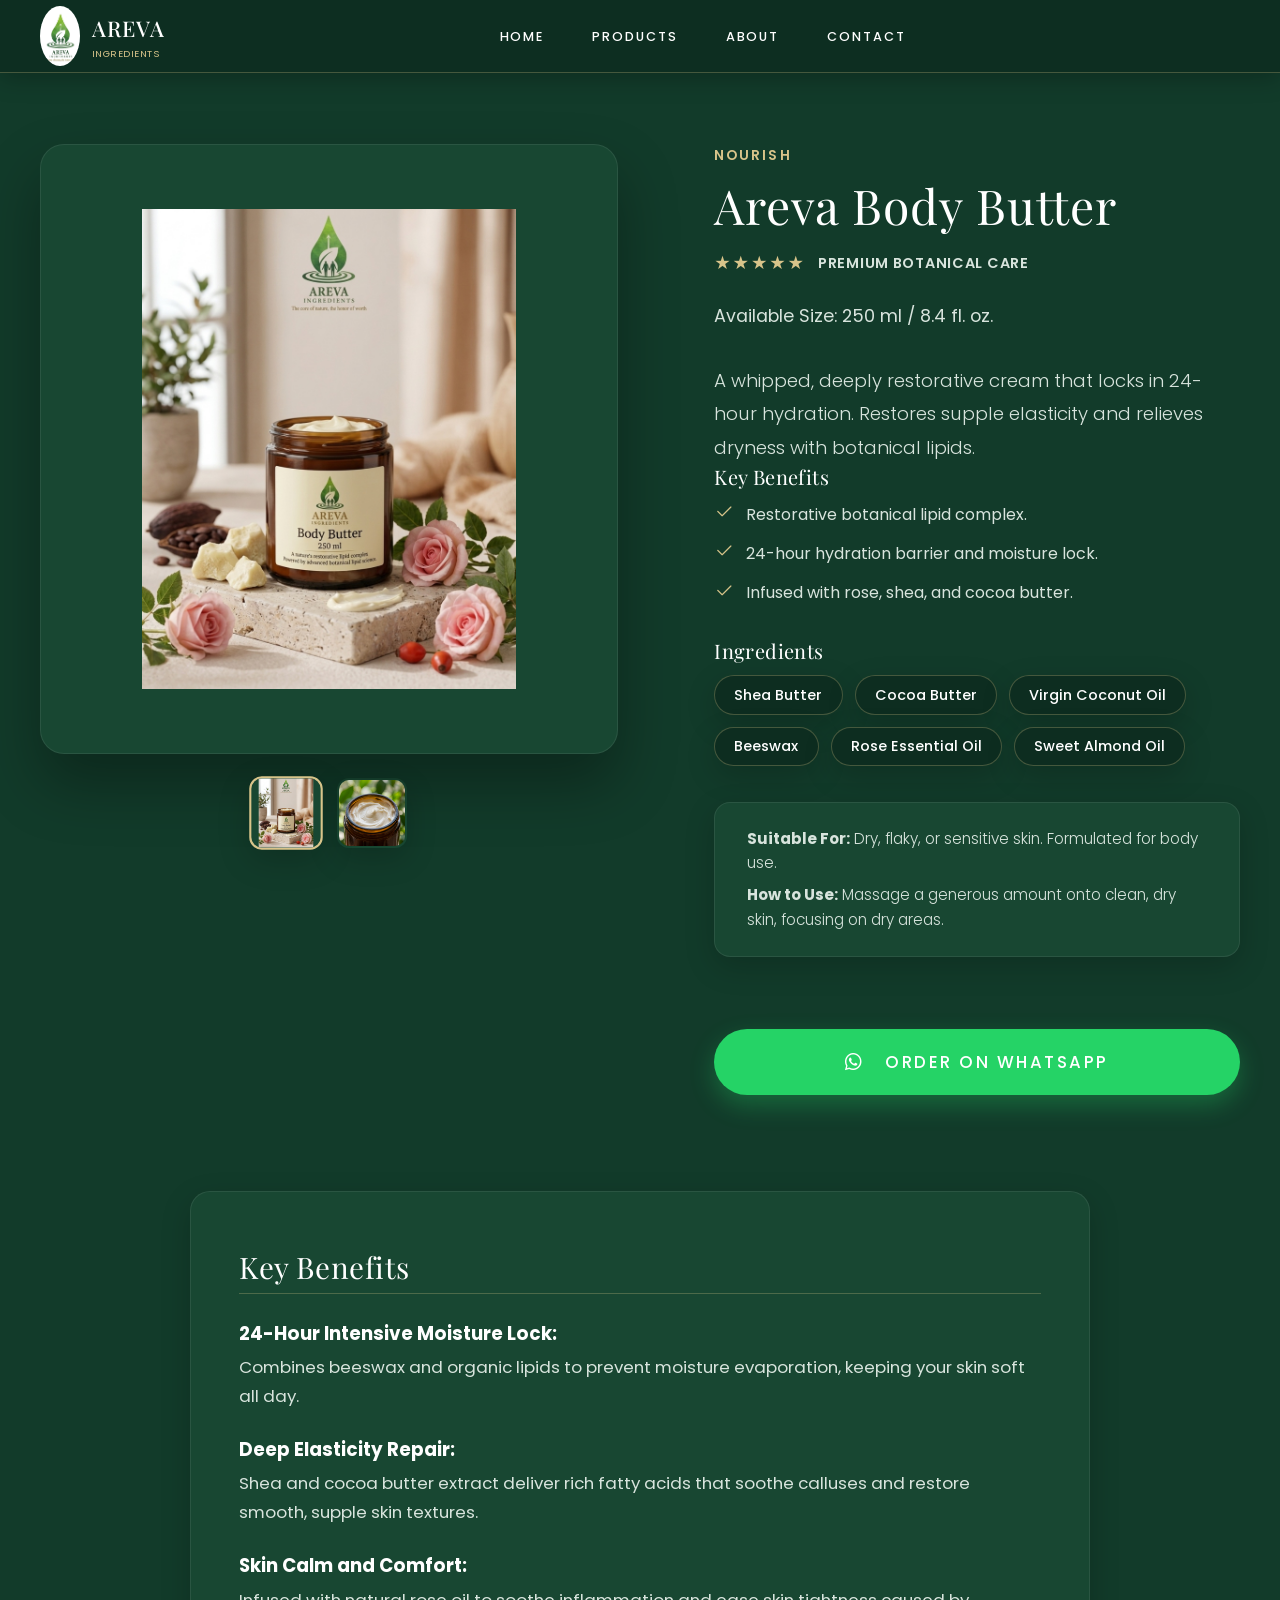
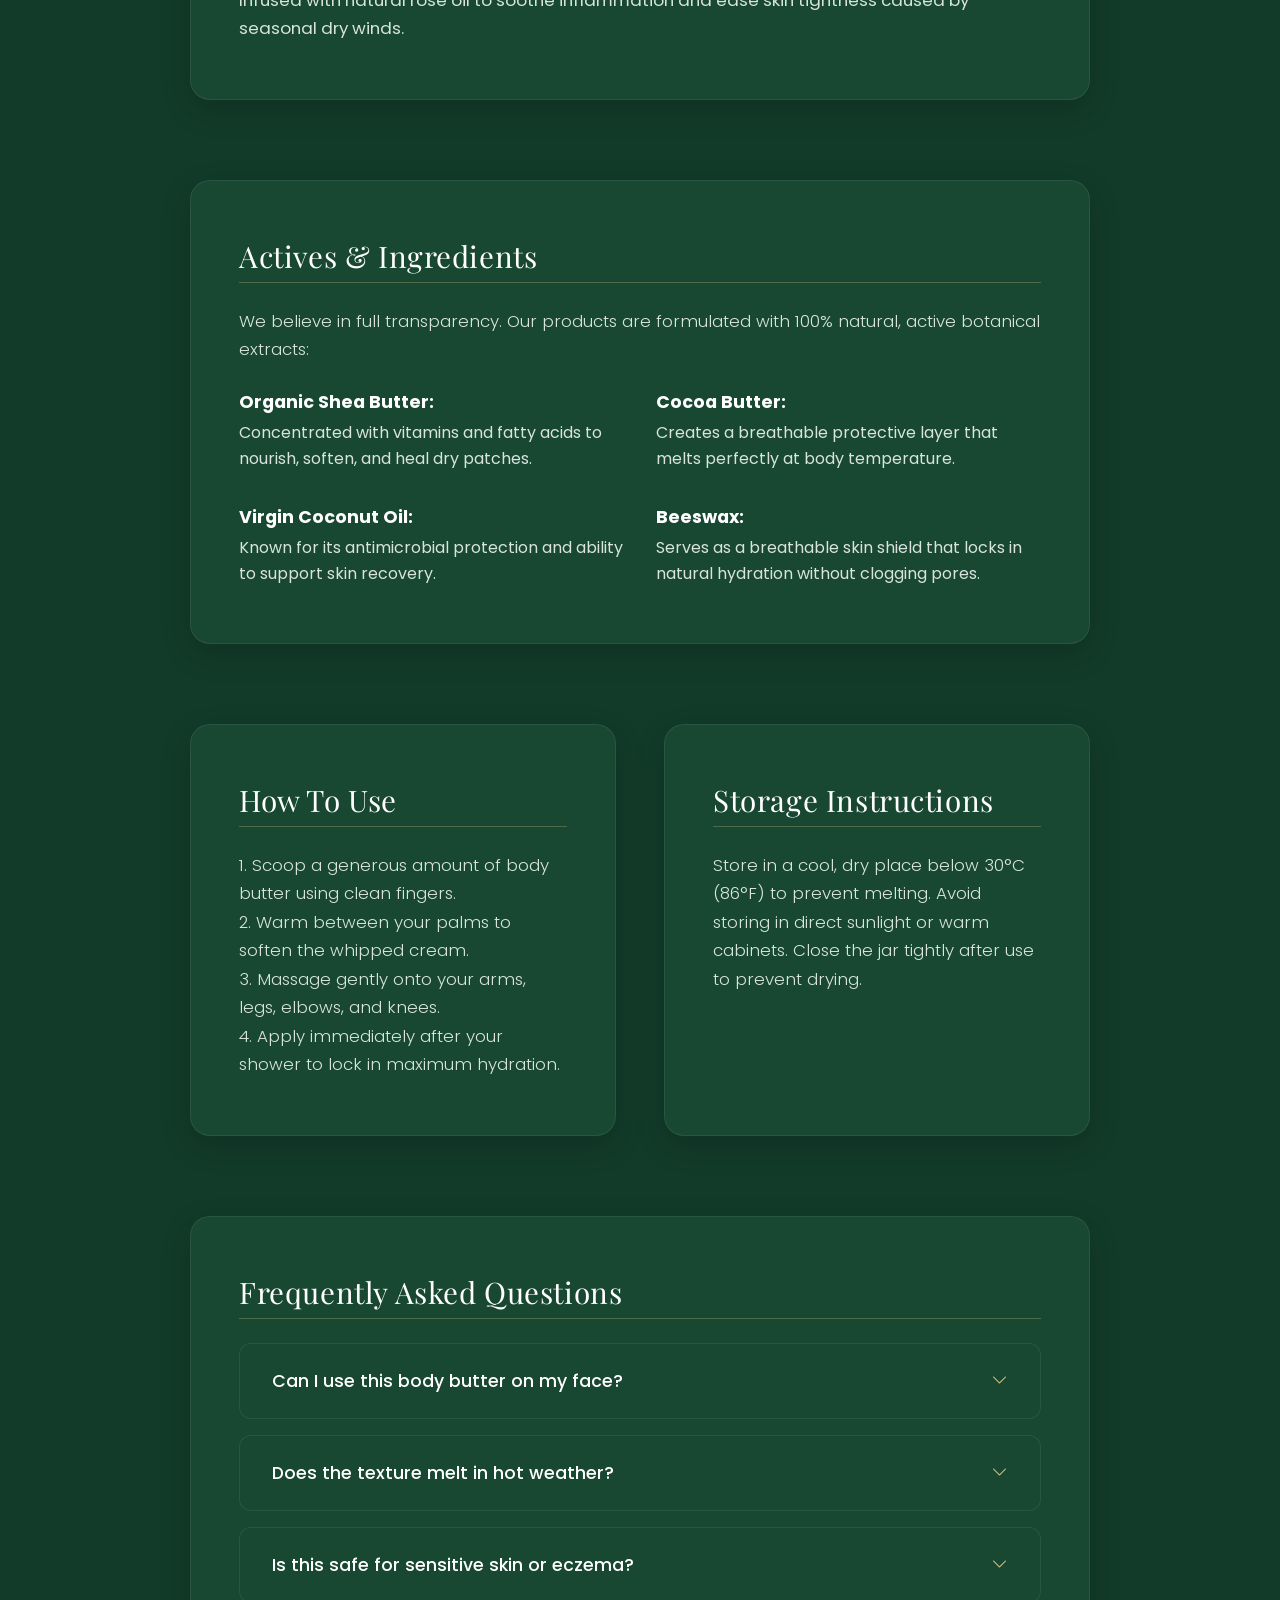
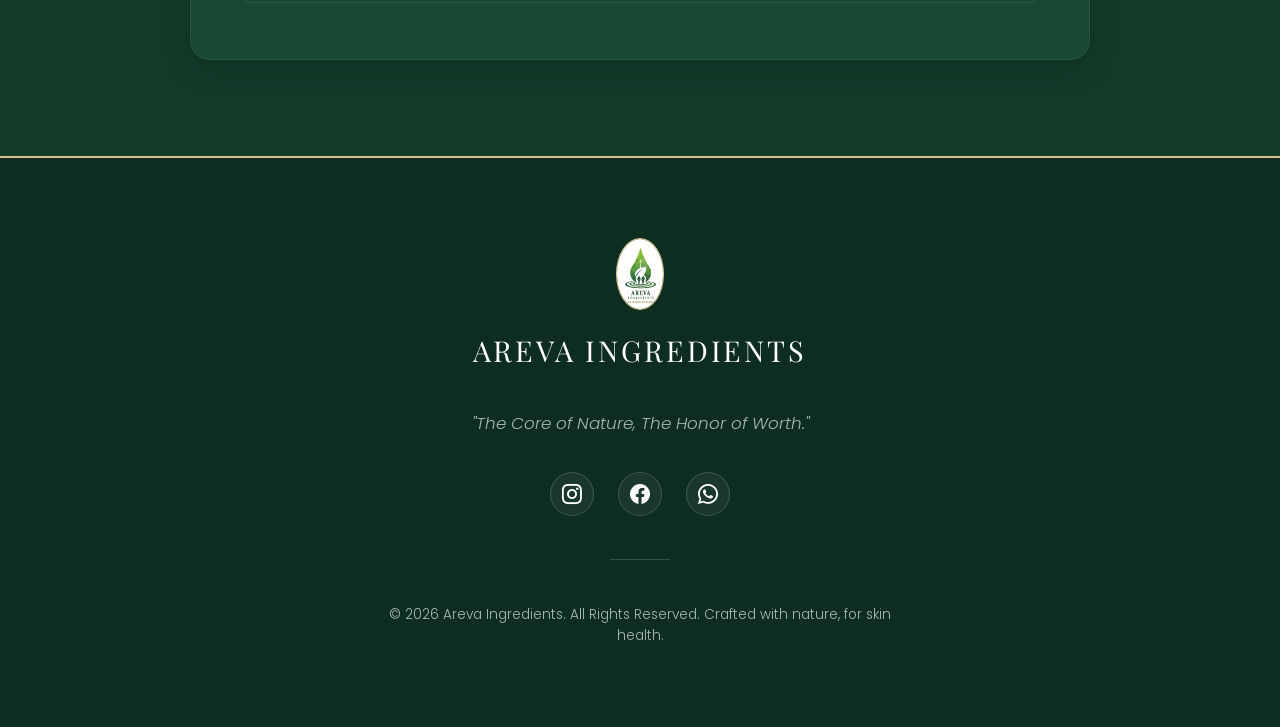
==== commit 6eb69bfc: "Logo-updated" ====
--- a/body-butter.html
+++ b/body-butter.html
@@ -47,9 +47,9 @@
   <main class="product-detail-page">
     <div class="container">
       <!-- Back Link -->
-      <a href="index.html#products" class="back-to-products-link">
+      <!-- <a href="index.html#products" class="back-to-products-link">
         <i class="bi bi-arrow-left"></i> Back to Products
-      </a>
+      </a> -->
 
       <div class="product-detail-grid">
         <!-- Left Side: Large Product Image + Gallery -->
@@ -236,7 +236,7 @@
         </div>
 
         <!-- Related Products Section -->
-        <div class="tab-content-block">
+        <!-- <div class="tab-content-block">
           <h3 class="tab-block-title">Complete Your Routine</h3>
           <div class="related-products-grid">
             <div class="product-card related-card">
@@ -256,14 +256,14 @@
               </div>
             </div>
           </div>
-        </div>
+        </div> -->
 
         <!-- Back to products -->
-        <div class="detail-back-button-footer">
+        <!-- <div class="detail-back-button-footer">
           <a href="index.html#products" class="btn btn-secondary btn-back-luxury">
             <i class="bi bi-arrow-left"></i> Back to Products
           </a>
-        </div>
+        </div> -->
 
       </div>
 
--- a/style.css
+++ b/style.css
@@ -240,7 +240,7 @@
 }
 
 .logo-img {
-  height: 2.75rem;
+  height: 3.75rem;
   width: auto;
   border-radius: 50%;
 }
@@ -2084,13 +2084,13 @@
     height: 200px;
   }
   .hero-img-oil {
-    width: 120px;
+    width: 160px;
     height: 186px;
     left: 8%;
   }
   .hero-img-butter {
-    width: 130px;
-    height: 163px;
+    width: 160px;
+    height: 186px;
     right: 5%;
   }
   .hero-badge { display: none; }
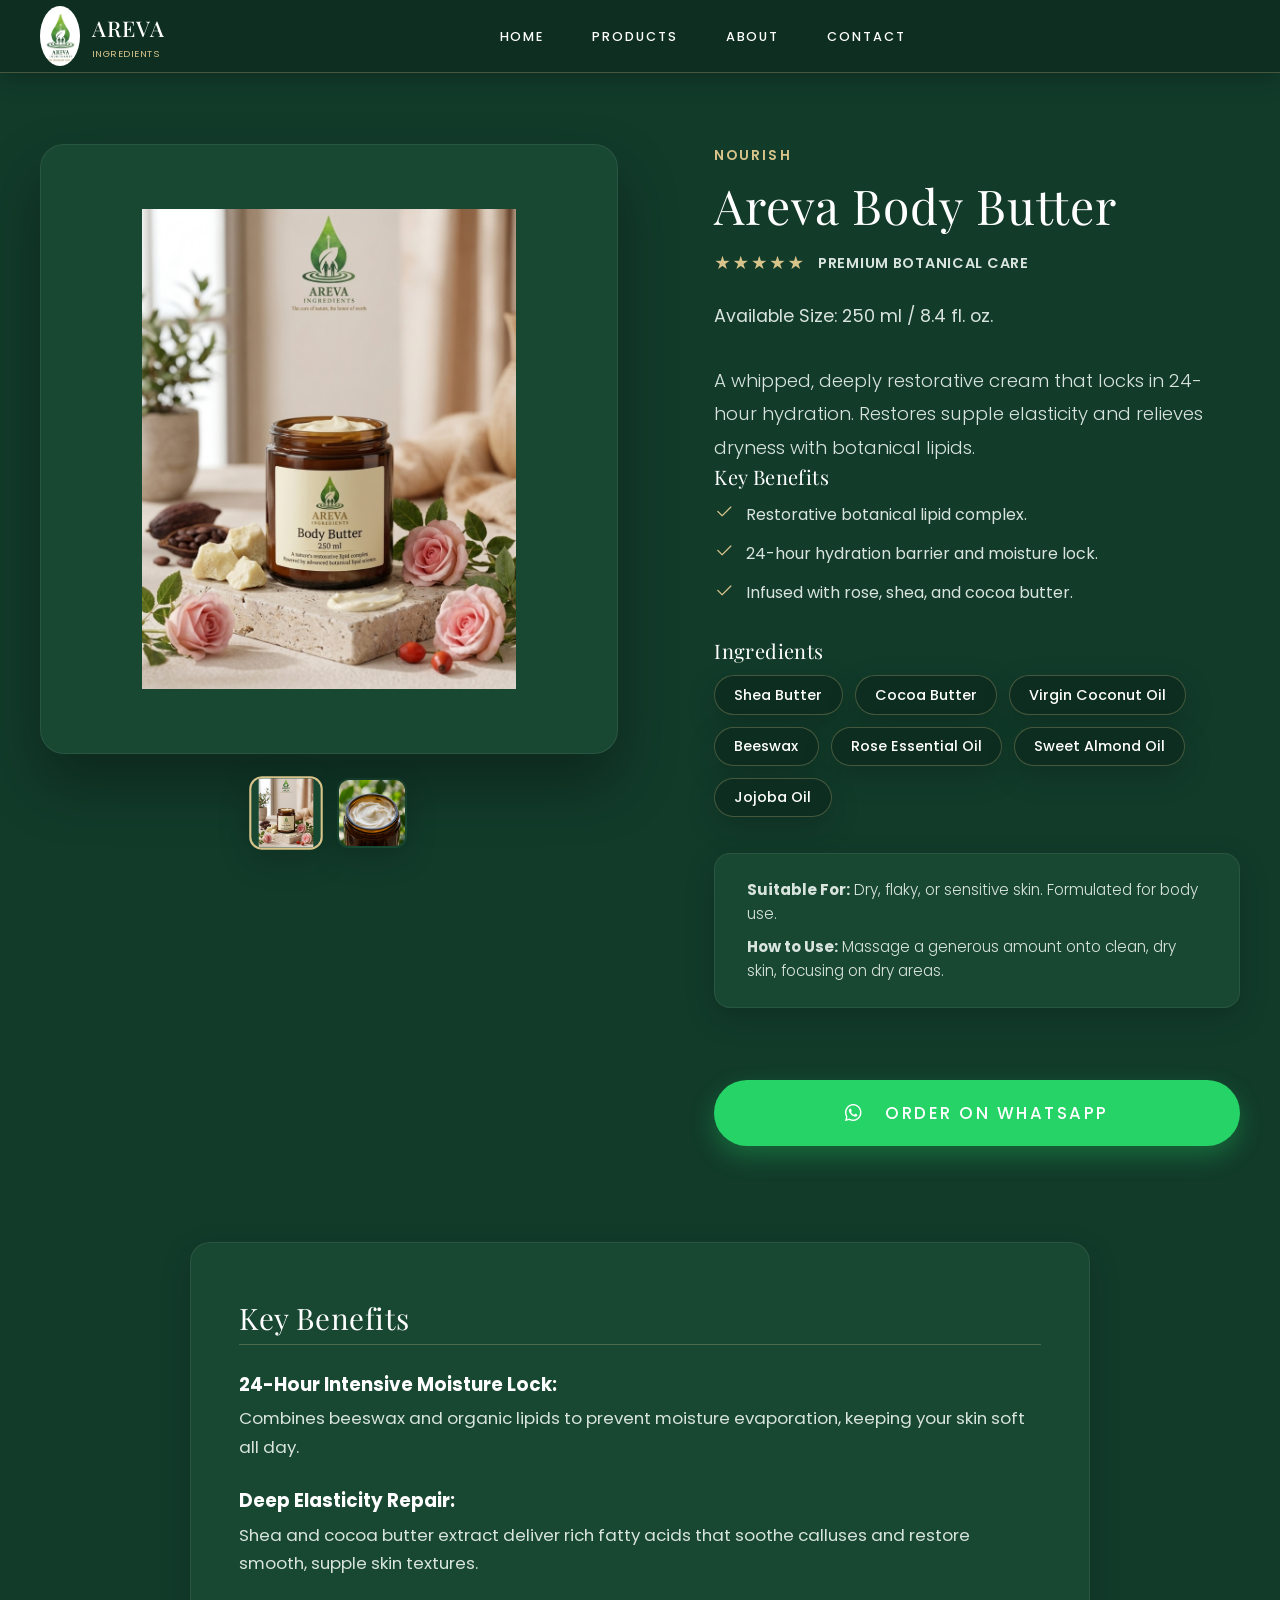
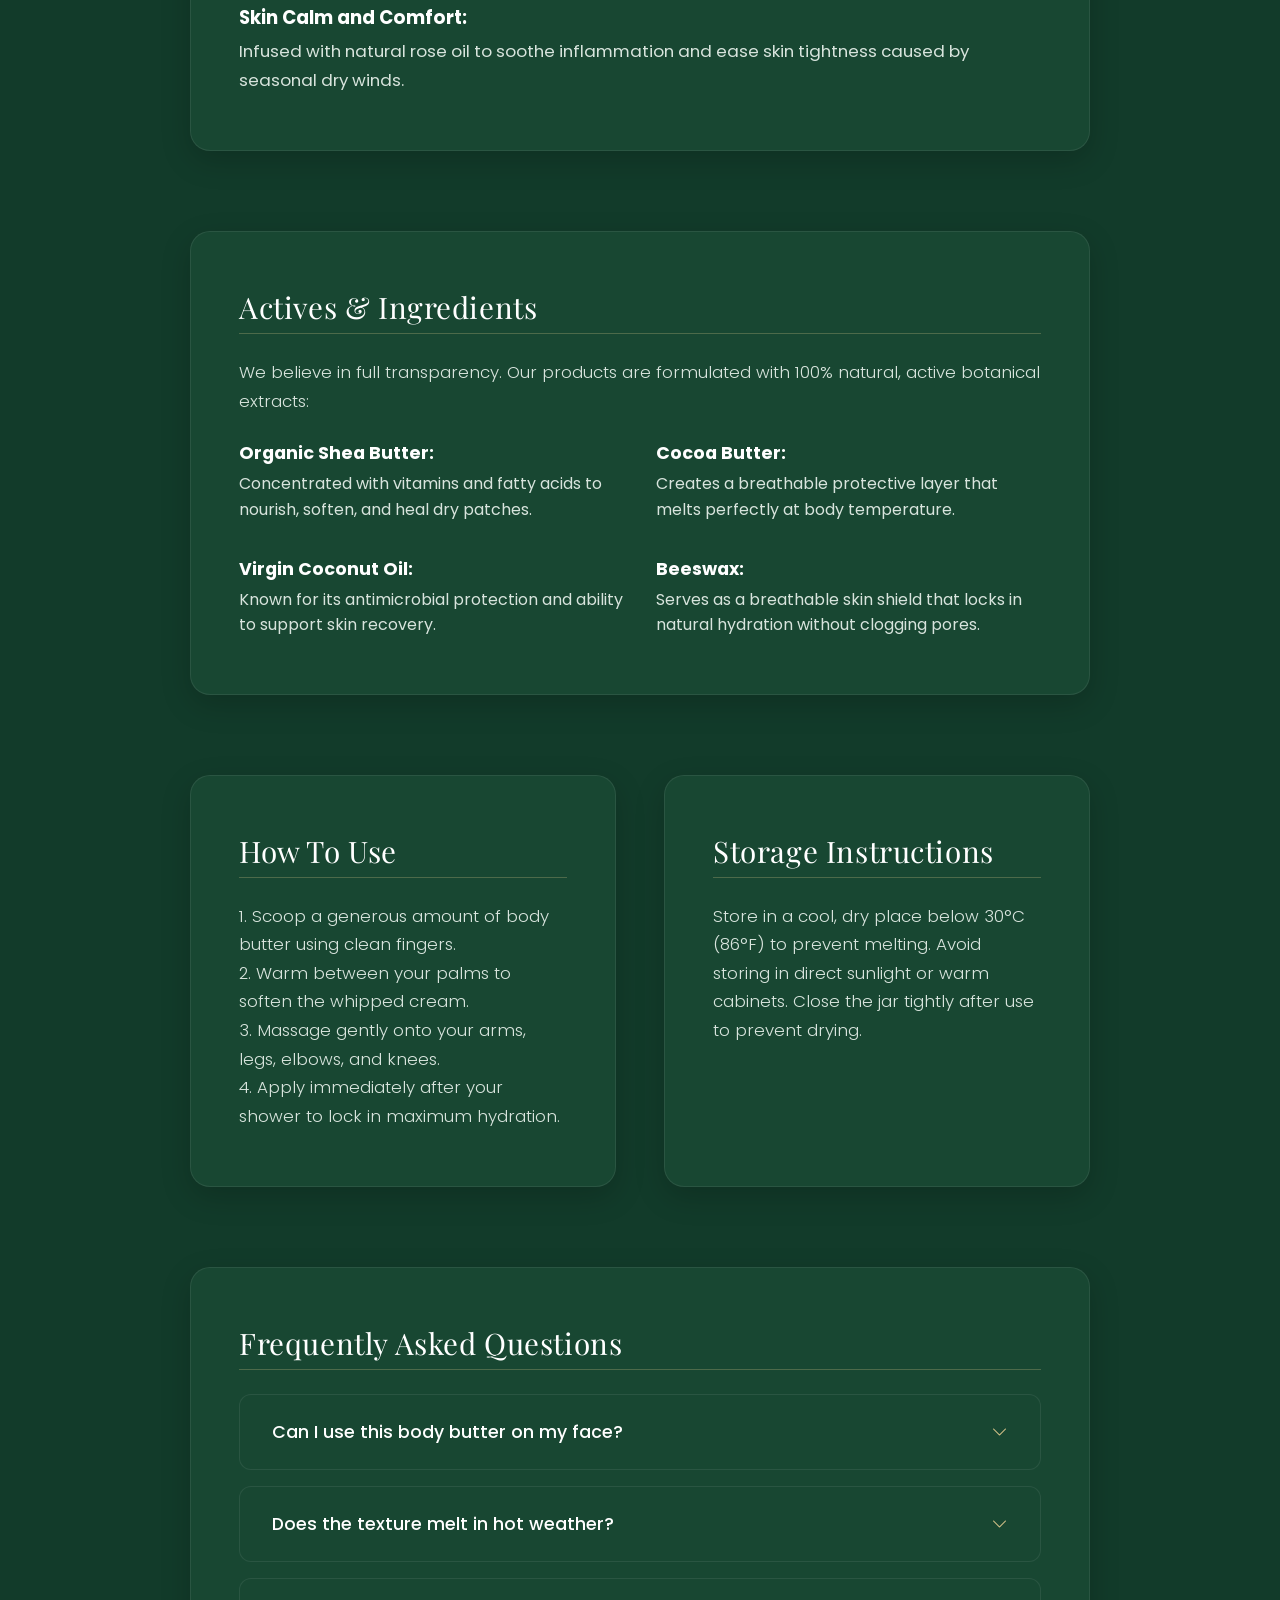
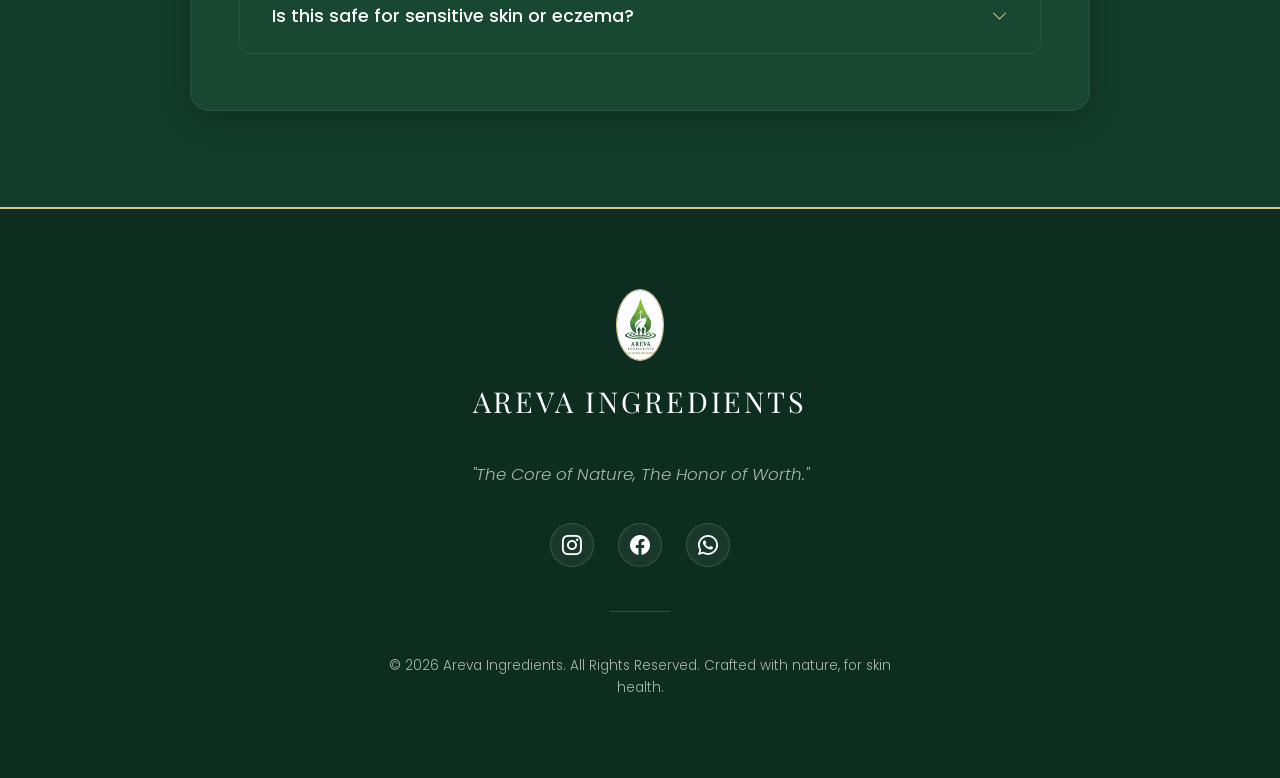
==== commit 699734ba: "products-updated" ====
--- a/body-butter.html
+++ b/body-butter.html
@@ -117,6 +117,7 @@
               <span class="ingredient-tag-badge">Beeswax</span>
               <span class="ingredient-tag-badge">Rose Essential Oil</span>
               <span class="ingredient-tag-badge">Sweet Almond Oil</span>
+              <span class="ingredient-tag-badge">Jojoba Oil</span>
             </div>
           </div>
 
@@ -209,7 +210,7 @@
                 <i class="bi bi-chevron-down"></i>
               </button>
               <div class="faq-content">
-                <p>We do not recommend applying Areva Body Butter to your face. It is formulated with heavy botanical butters (shea, cocoa, beeswax) designed for thick body skin. For facial care, use Areva Face Oil.</p>
+                <p>Yes, It can use, use any of the one in a time. also it can used for the hair also.</p>
               </div>
             </div>
             
